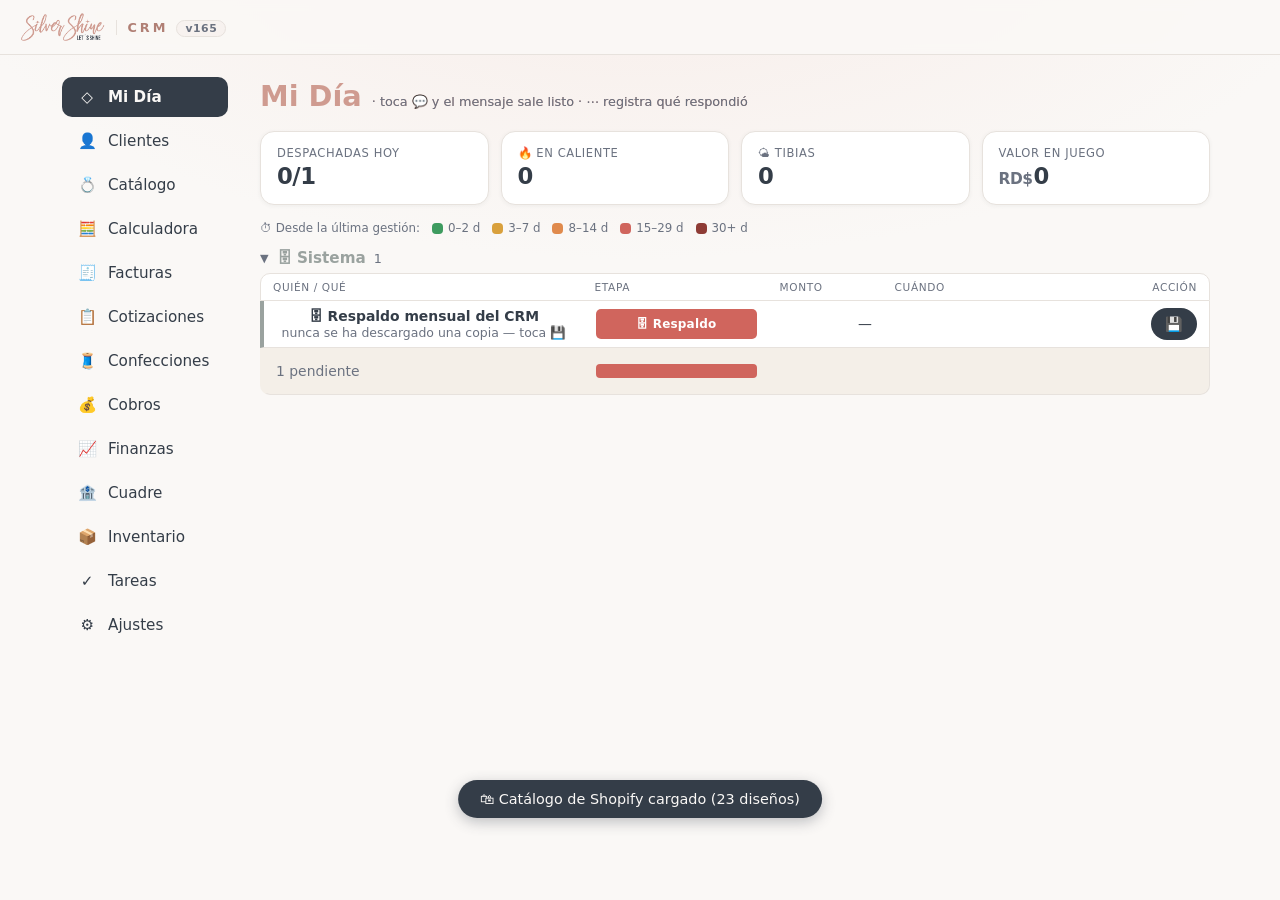
==== CRM-SilverShine/index.html @ 5383d043 "🔒 Lo interno del taller fuera de la factura del cliente (?v=165): Jose vio que el ajuste/garantia sa" ====
﻿<!DOCTYPE html>
<html lang="es">
<head>
<meta charset="UTF-8">
<meta name="viewport" content="width=device-width, initial-scale=1.0, viewport-fit=cover">
<title>CRM SilverShine</title>
<meta name="theme-color" content="#FAF8F6">
<meta name="apple-mobile-web-app-capable" content="yes">
<meta name="apple-mobile-web-app-title" content="CRM SilverShine">
<link rel="manifest" href="manifest.json">
<link rel="icon" type="image/png" href="icon-192.png">
<link rel="apple-touch-icon" href="icon-192.png">
<link rel="stylesheet" href="css/app.css?v=165">
</head>
<body>

<header class="topbar">
  <img src="logo.png" alt="SilverShine" class="topbar-logo">
  <span class="topbar-title">CRM</span>
</header>

<div class="layout">

  <nav class="sidenav" id="mainNav">
    <button class="nav-btn active" data-view="panel"><span class="nav-ico">◇</span><span>Mi Día</span></button>
    <button class="nav-btn" data-view="clientes"><span class="nav-ico">👤</span><span>Clientes</span></button>
    <button class="nav-btn" data-view="catalogo"><span class="nav-ico">💍</span><span>Catálogo</span></button>
    <button class="nav-btn" data-view="calculadora"><span class="nav-ico">🧮</span><span>Calculadora</span></button>
    <button class="nav-btn" data-view="facturas"><span class="nav-ico">🧾</span><span>Facturas</span></button>
    <button class="nav-btn" data-view="cotizaciones"><span class="nav-ico">📋</span><span>Cotizaciones</span></button>
    <button class="nav-btn" data-view="confecciones"><span class="nav-ico">🧵</span><span>Confecciones</span></button>
    <button class="nav-btn" data-view="cobros"><span class="nav-ico">💰</span><span>Cobros</span></button>
    <button class="nav-btn" data-view="finanzas"><span class="nav-ico">📈</span><span>Finanzas</span></button>
    <button class="nav-btn" data-view="cuadre"><span class="nav-ico">🏦</span><span>Cuadre</span></button>
    <button class="nav-btn" data-view="inventario"><span class="nav-ico">📦</span><span>Inventario</span></button>
    <button class="nav-btn" data-view="tareas"><span class="nav-ico">✓</span><span>Tareas</span></button>
    <button class="nav-btn" data-view="ajustes"><span class="nav-ico">⚙</span><span>Ajustes</span></button>
  </nav>

  <main class="content" id="content">

    <!-- ══════════ MI DÍA ══════════ -->
    <section class="view active" data-view="panel">
      <h1 class="view-title">Mi Día <span class="muted" style="font-size:.8rem;font-weight:400">· toca 💬 y el mensaje sale listo · ⋯ registra qué respondió</span></h1>
      <div class="stat-grid" id="diaStats"></div>
      <div id="leadsDia"></div>
      <div id="colaDia"></div>
    </section>

    <!-- ══════════ CLIENTES ══════════ -->
    <section class="view" data-view="clientes">
      <div class="view-head">
        <h1 class="view-title">Clientes</h1>
        <button class="btn-gold btn-sm" id="btnNuevoCliente">+ Nuevo cliente</button>
      </div>
      <div id="leadsClientes"></div>
      <input type="search" id="buscarCliente" class="search" placeholder="Buscar por nombre o teléfono…">
      <div id="listaClientes" class="list"></div>
    </section>

    <!-- ══════════ CATÁLOGO ══════════ -->
    <section class="view" data-view="catalogo">
      <div class="view-head">
        <h1 class="view-title">Catálogo</h1>
        <button class="btn-gold btn-sm" id="btnNuevoProducto">+ Nuevo producto</button>
      </div>
      <div class="filter-row">
        <input type="search" id="buscarProducto" class="search" placeholder="Buscar producto…">
        <select id="filtroCategoria"><option value="">Todas las categorías</option></select>
      </div>
      <div id="listaProductos" class="prod-grid"></div>
    </section>

    <!-- ══════════ CALCULADORA ══════════ -->
    <section class="view" data-view="calculadora">
      <h1 class="view-title">Calculadora de piezas</h1>

      <div class="card">
        <h2>🪙 Precios del metal</h2>
        <div class="row">
          <div><label>Oro (USD por onza troy)</label><input type="number" id="spot" step="0.01" min="0"></div>
          <div><label>Plata (USD por onza troy)</label><input type="number" id="spotPlata" step="0.01" min="0"></div>
          <div style="flex:0 0 auto;display:flex;align-items:flex-end">
            <button class="btn-gold btn-sm" id="btnFetch">Actualizar en línea</button>
          </div>
        </div>
        <div id="spotStatus" class="estado-linea info">Cargando precios…</div>
        <div class="kilates" id="kilates"></div>
        <div class="row" style="margin-top:16px"><div>
          <label>Ajuste al precio del metal (% merma / manufactura)</label>
          <input type="number" id="ajusteOro" step="0.5" value="0">
        </div></div>
        <div style="border-top:1px dashed var(--border);margin:16px 0 14px"></div>
        <h2>💱 Moneda y tasa de cambio</h2>
        <div class="row">
          <div><label>Moneda de la calculadora</label>
            <select id="monedaVista">
              <option value="PESOS">Pesos</option>
              <option value="USD">Dólares (USD)</option>
            </select></div>
          <div><label>Tipo de peso</label>
            <select id="moneda">
              <option value="DOP">Peso dominicano (DOP)</option>
              <option value="MXN">Peso mexicano (MXN)</option>
              <option value="COP">Peso colombiano (COP)</option>
              <option value="ARS">Peso argentino (ARS)</option>
              <option value="CLP">Peso chileno (CLP)</option>
              <option value="UYU">Peso uruguayo (UYU)</option>
              <option value="PEN">Sol peruano (PEN)</option>
            </select></div>
        </div>
        <div class="row">
          <div><label>Tasa (pesos por 1 USD)</label><input type="number" id="tasa" step="0.01" min="0"></div>
          <div style="flex:0 0 auto;display:flex;align-items:flex-end">
            <button class="btn-gold btn-sm" id="btnFetchTasa">Actualizar en línea</button>
          </div>
        </div>
        <div id="tasaStatus" class="estado-linea info">Cargando tasa…</div>
      </div>

      <div class="card">
        <h2>💍 Datos de la pieza</h2>
        <div class="row"><div>
          <label>Peso (gramos)</label>
          <input type="number" id="peso" step="0.01" min="0" placeholder="Ej: 5.2">
        </div></div>
        <div class="row">
          <div><label>Mano de obra (<span class="lblMon">DOP</span>)</label><input type="number" id="manoObra" step="1" value="0" min="0"></div>
          <div><label>Margen de ganancia (%)</label><input type="number" id="margen" step="1" value="0" min="0"></div>
          <div><label>Descuento (<span class="lblMon">DOP</span>)</label><input type="number" id="descuento" step="1" value="0" min="0"></div>
        </div>
        <p class="muted">El margen se aplica sobre el costo total (metal + piedras + mano de obra).</p>
      </div>

      <div class="card">
        <h2>💎 Precios estándar de piedras (por quilate)</h2>
        <table class="tabla-calc" id="tblPrecios">
          <thead><tr><th>Piedra</th><th style="width:180px">Precio/quilate (<span class="lblMon">DOP</span>)</th><th style="width:50px"></th></tr></thead>
          <tbody></tbody>
        </table>
        <div style="margin-top:12px;display:flex;gap:10px;flex-wrap:wrap">
          <button class="btn-ghost btn-sm" id="btnAddTipo">➕ Agregar otra piedra</button>
          <button class="btn-ghost btn-sm" id="btnResetPiedras">↩ Restaurar por defecto</button>
        </div>
      </div>

      <div class="card">
        <h2>✨ Piedras de esta pieza</h2>
        <table class="tabla-calc apilable" id="tblPiedras">
          <thead><tr><th>Tipo</th><th style="width:140px">Quilates (c/u)</th><th style="width:110px">Cantidad</th><th class="num">Subtotal</th><th style="width:50px"></th></tr></thead>
          <tbody></tbody>
        </table>
        <div style="margin-top:12px">
          <button class="btn-ghost btn-sm" id="btnAddPiedra">➕ Agregar piedra</button>
        </div>
      </div>

      <div class="card resultado-calc">
        <h2>🧾 Precio de la pieza</h2>
        <div class="lines">
          <div class="line"><span><span id="rMetalNombre">Oro</span> (<span id="rKt">14k</span> × <span id="rPeso">0</span> g × <span id="rGramo">0</span>/g)</span><span class="num" id="rOro">0.00</span></div>
          <div class="line"><span>Piedras</span><span class="num" id="rPiedras">0.00</span></div>
          <div class="line"><span>Mano de obra</span><span class="num" id="rMano">0.00</span></div>
          <div class="line"><span>Costo total</span><span class="num" id="rCosto">0.00</span></div>
          <div class="line"><span>Ganancia (<span id="rMargenPct">0</span>%)</span><span class="num" id="rGanancia">0.00</span></div>
          <div class="line" id="lineaDescuento" style="display:none"><span>Descuento</span><span class="num rojo" id="rDescuento">0.00</span></div>
        </div>
        <div class="total-calc"><span>PRECIO DE VENTA</span><span class="amount" id="rTotal">0.00</span></div>
        <div class="total-calc eq"><span>EQUIVALENTE (<span id="rEqLabel">USD</span>)</span><span class="amount" id="rTotalEq">0.00</span></div>
        <div class="ganancia-box"><span>💰 TU GANANCIA (<span id="gPct">0</span>%)</span><span class="g-amount" id="gGanancia">0.00</span></div>
        <div class="row" style="margin-top:16px">
          <button class="btn-gold btn-block" id="btnPasarFactura">🧾 Pasar a factura</button>
          <button class="btn-gold btn-block" id="btnPasarCot">📋 Pasar a cotización</button>
        </div>
      </div>

      <div class="card">
        <h2>🎯 Qué tan certera está</h2>
        <div id="calcPrecision"></div>
      </div>
    </section>

    <!-- ══════════ MÓDULOS FUTUROS ══════════ -->
    <section class="view" data-view="facturas">
      <div class="view-head">
        <h1 class="view-title">Facturas</h1>
        <button class="btn-gold btn-sm" id="btnNuevaFactura">+ Nueva factura</button>
      </div>
      <div class="stat-grid" id="factResumen"></div>
      <div class="filter-row">
        <input type="search" id="buscarFactura" class="search" placeholder="Buscar por número o cliente…">
        <select id="filtroEstadoFact">
          <option value="">Todas</option>
          <option value="pendiente">Pendientes</option>
          <option value="pagada">Pagadas</option>
          <option value="anulada">Anuladas</option>
        </select>
      </div>
      <div id="listaFacturas" class="list"></div>
    </section>
    <section class="view" data-view="cotizaciones">
      <div class="view-head">
        <h1 class="view-title">Cotizaciones</h1>
        <button class="btn-gold btn-sm" id="btnNuevaCot">+ Nueva cotización</button>
      </div>
      <div class="stat-grid" id="cotResumen"></div>
      <div id="cotConversion"></div>
      <div class="filter-row">
        <input type="search" id="buscarCot" class="search" placeholder="Buscar por número o cliente…">
        <select id="filtroEstadoCot">
          <option value="">Activas</option>
          <option value="enviada">Enviadas</option>
          <option value="aceptada">Aceptadas</option>
          <option value="rechazada">Rechazadas</option>
          <option value="vencida">Vencidas</option>
        </select>
      </div>
      <div id="listaCotizaciones" class="list"></div>
    </section>

    <!-- ══════════ CONFECCIONES — 🔨 TALLER RD (Rubén) ══════════ -->
    <section class="view" data-view="confecciones">
      <div class="view-head">
        <h1 class="view-title">Confecciones</h1>
        <a class="btn-ghost btn-sm" href="../taller/" target="_blank" rel="noopener" style="text-decoration:none;display:inline-block">🇨🇳 Tonglin ↗</a>
        <button class="btn-gold btn-sm" id="btnTallerRDNueva">＋ Nueva orden a Rubén</button>
      </div>
      <div id="tallerRDvista"><div class="empty"><span>🔨</span>Cargando el taller…</div></div>
    </section>

    <section class="view" data-view="cobros">
      <h1 class="view-title">Cobros</h1>
      <div class="chips" id="cobrosTabs"></div>
      <div class="stat-grid" id="cobrosResumen"></div>
      <h3 class="sub-h" style="margin-top:4px" id="cobrosAgingTitulo">Antigüedad de la deuda</h3>
      <div class="stat-grid" id="cobrosAging"></div>
      <div id="listaCobros" class="list"></div>
    </section>

    <!-- ══════════ FINANZAS ══════════ -->
    <section class="view" data-view="finanzas">
      <h1 class="view-title">Finanzas</h1>
      <div id="finSemana"></div>
      <div class="filter-row">
        <select id="finPeriodo">
          <option value="mes">Este mes</option>
          <option value="mesPasado">Mes pasado</option>
          <option value="trimestre">Este trimestre</option>
          <option value="semestre">Este semestre</option>
          <option value="ano">Este año</option>
          <option value="anoPasado">Año pasado</option>
          <option value="todo">Todo el histórico</option>
          <option value="custom">Rango personalizado…</option>
        </select>
        <button class="btn-ghost btn-sm" id="btnEstimarCostos" title="Pone costo estimado a las facturas de plata (RD$15,000 o menos) que no tengan costo">🪄 Estimar costos de plata</button>
        <button class="btn-ghost btn-sm" id="btnCuadreQB" title="Compara las facturas de este dispositivo contra el export de QuickBooks (corte 27 jul 2026) y muestra qué falta, qué está anulada y qué es nuevo">🔍 Cuadre QuickBooks</button>
      </div>
      <div class="row" id="finCustom" hidden>
        <div><label>Desde</label><input type="date" id="finDesde"></div>
        <div><label>Hasta</label><input type="date" id="finHasta"></div>
      </div>
      <div class="stat-grid" id="finStats"></div>
      <p class="muted" id="finNota" style="margin-bottom:14px"></p>
      <div class="card" id="finMeter" hidden></div>
      <div class="fin-charts" id="finCharts"></div>
      <div class="card">
        <h2>Facturas del período</h2>
        <div id="finLista" class="list"></div>
      </div>
      <div class="card" id="finReportes">
        <h2>📤 Reportes para el contador <span class="muted" style="text-transform:none;letter-spacing:0;font-size:.8rem">· del período elegido arriba</span></h2>
        <div class="row" style="align-items:center;margin-bottom:8px">
          <span style="flex:1">🧾 Ventas (facturas con NCF e ITBIS)</span>
          <button class="btn-ghost btn-sm" data-rep="ventas-imp">🖨 Imprimir</button>
          <button class="btn-ghost btn-sm" data-rep="ventas-pdf">📄 PDF</button>
          <button class="btn-ghost btn-sm" data-rep="ventas-csv">📥 Excel</button>
        </div>
        <div class="row" style="align-items:center;margin-bottom:8px">
          <span style="flex:1">💵 Cobros (pagos recibidos)</span>
          <button class="btn-ghost btn-sm" data-rep="cobros-imp">🖨 Imprimir</button>
          <button class="btn-ghost btn-sm" data-rep="cobros-pdf">📄 PDF</button>
          <button class="btn-ghost btn-sm" data-rep="cobros-csv">📥 Excel</button>
        </div>
        <div class="row" style="align-items:center">
          <span style="flex:1">💸 Gastos (con ganancia bruta y neta)</span>
          <button class="btn-ghost btn-sm" data-rep="gastos-imp">🖨 Imprimir</button>
          <button class="btn-ghost btn-sm" data-rep="gastos-pdf">📄 PDF</button>
          <button class="btn-ghost btn-sm" data-rep="gastos-csv">📥 Excel</button>
        </div>
      </div>
    </section>

    <!-- ══════════ CUADRE (caja y bancos) ══════════ -->
    <section class="view" data-view="cuadre">
      <h1 class="view-title">Cuadre de caja y bancos</h1>
      <div class="stat-grid" id="cuadreStats"></div>
      <div id="cuadreGrupos"></div>
      <div class="card">
        <h2>Últimos movimientos</h2>
        <div id="cuadreMovs"></div>
      </div>
      <div id="cuadreReportes"></div>
    </section>

    <!-- ══════════ INVENTARIO ══════════ -->
    <section class="view" data-view="inventario">
      <div class="view-head">
        <h1 class="view-title">Inventario</h1>
        <button class="btn-gold btn-sm" id="btnNuevoInv">➕ Nueva ficha</button>
      </div>
      <div class="chips" id="invTabs" style="margin-bottom:10px"></div>
      <div class="stat-grid" id="invResumen"></div>
      <input type="search" id="buscarInv" class="search" placeholder="🔍 Buscar por nombre o código…">
      <div class="chips" id="invMetales" style="margin:8px 0 12px"></div>
      <div id="invCont" class="list"></div>
    </section>

    <section class="view" data-view="tareas">
      <div class="view-head">
        <h1 class="view-title">Tareas</h1>
        <div style="display:flex;gap:8px">
          <button class="btn-ghost btn-sm" id="btnTareaVoz">🎤 Dictar</button>
          <button class="btn-gold btn-sm" id="btnNuevaTarea">+ Nueva tarea</button>
        </div>
      </div>
      <div id="listaTareas" class="list"></div>
    </section>

    <!-- ══════════ AJUSTES ══════════ -->
    <section class="view" data-view="ajustes">
      <h1 class="view-title">Ajustes</h1>
      <div class="card">
        <h2>🤖 Inteligencia artificial</h2>
        <p class="muted" style="margin-bottom:12px">Habilita <b>📸 Foto a gasto</b> en el Cuadre: le tiras foto a una factura y la IA la convierte en gasto.
          Crea una clave en <b>console.anthropic.com</b> (API keys) y pégala aquí — se guarda <b>solo en este dispositivo</b>, nunca en la nube. Cada foto cuesta centavos.</p>
        <div class="row" style="align-items:flex-end">
          <div><label>Clave de la API de Anthropic</label><input type="password" id="iaKey" placeholder="sk-ant-…" autocomplete="off"></div>
          <div style="flex:0 0 auto"><button type="button" class="btn-gold btn-sm" id="btnIaKey">Guardar</button></div>
        </div>
        <p class="muted" id="iaKeyEstado" style="margin-top:6px"></p>
      </div>
      <div class="card">
        <h2>🏢 Empresa y factura</h2>
        <form id="formEmpresa">
          <div class="row">
            <div><label>Nombre comercial</label><input name="nombre"></div>
            <div><label>Razón social (va en la factura)</label><input name="razon"></div>
          </div>
          <div class="row">
            <div><label>RNC</label><input name="rnc"></div>
            <div><label>Quien saluda en los mensajes</label><input name="vendedor" placeholder="Ej: José"></div>
          </div>
          <div class="row"><div>
            <label>🎁 Incentivo del 3er toque de seguimiento (opcional — se ofrece si el cliente aparta antes del vencimiento)</label>
            <input name="incentivo" placeholder="Ej: 5% de descuento · el grabado gratis · envío incluido">
          </div></div>
          <div class="row"><div>
            <label>Dirección</label><input name="direccion" placeholder="Calle, sector, ciudad">
          </div></div>
          <div class="row">
            <div><label>Teléfono</label><input name="telefono"></div>
            <div><label>Correo</label><input name="correo"></div>
          </div>
          <div class="row"><div>
            <label>Página web</label><input name="web">
          </div></div>
          <div class="row"><div>
            <label>Garantía y política de cambios (se imprime en la factura)</label>
            <textarea name="garantia" style="min-height:120px"></textarea>
          </div></div>
          <div class="row"><div>
            <label>Pie de página de la factura</label>
            <input name="pie">
          </div></div>
          <div class="row"><div>
            <label>Cuentas bancarias (NO se imprimen — van en los mensajes de WhatsApp y correo)</label>
            <textarea name="cuentas" style="min-height:150px"></textarea>
          </div></div>
          <button type="submit" class="btn-gold">💾 Guardar</button>
        </form>
      </div>
      <div class="card">
        <h2>☁️ Nube (Supabase)</h2>
        <div id="nubeEstado" class="muted" style="margin-bottom:12px"></div>
        <form id="formNube" autocomplete="off">
          <div class="row">
            <div><label>URL del proyecto</label><input name="url" placeholder="https://xxxx.supabase.co"></div>
            <div><label>Clave anon / public</label><input name="anonKey" placeholder="eyJhbGciOi…"></div>
          </div>
          <div class="row">
            <div><label>Correo</label><input name="email" type="email" autocomplete="off"></div>
            <div><label>Clave de usuario</label><input name="password" type="password" autocomplete="new-password"></div>
          </div>
          <div class="row">
            <button type="submit" class="btn-gold">🔗 Conectar</button>
            <button type="button" class="btn-danger" id="btnDesconectar" hidden>Desconectar</button>
          </div>
        </form>
        <div id="zonaReparar" hidden style="margin-top:12px;border-top:1px dashed var(--border);padding-top:12px">
          <button type="button" class="btn-gold" id="btnDescargarNube">⬇ Descargar todo de la nube</button>
          <p class="muted" style="margin:8px 0 14px">Trae a este dispositivo todo lo que hay en la nube (reemplaza lo local).</p>
          <button type="button" class="btn-gold" id="btnEnlaceMovil">📲 Enlace para conectar el celular</button>
          <p class="muted" style="margin:8px 0 14px">Genera un enlace con la conexión ya puesta: ábrelo en el celular, escribe tu clave y listo.</p>
          <button type="button" class="btn-ghost" id="btnRepararNube">🛠 Reparar nube (subir los datos de ESTE dispositivo)</button>
          <p class="muted" style="margin-top:8px">Borra todo lo que hay en la nube y sube lo que ves en esta app. Úsalo cuando la nube tenga datos incorrectos.</p>
        </div>
        <p class="muted" style="margin-top:10px">Guía completa en <b>SETUP-SUPABASE.md</b> (en la carpeta de la app).</p>
      </div>
      <div id="usuariosCRM"></div>
      <div id="auditoriaCRM"></div>
      <div class="card">
        <h2>📣 Meta · anuncios de WhatsApp</h2>
        <p class="muted" style="margin-bottom:12px">Los leads que capta el agente de WhatsApp llegan a la nube y se muestran en Mi Día y Clientes. Al <b>calificar</b> un lead se reporta a Meta como <b>Lead</b>; al <b>pagarse</b> una factura nacida de un lead se reporta como <b>Purchase</b> con su monto — así los anuncios optimizan por compradores, no por curiosos. Todo corre en Supabase, sin depender de que la app esté abierta; <b>ningún token de Meta vive en este dispositivo</b>.</p>
        <div id="metaEstado" class="muted" style="margin-bottom:12px"></div>
        <div class="row">
          <button type="button" class="btn-gold btn-sm" id="btnMetaPing">🔌 Probar conexión con Meta</button>
          <button type="button" class="btn-ghost btn-sm" id="btnMetaEventos">📜 Últimos eventos enviados</button>
        </div>
        <div id="metaEventos" style="margin-top:12px"></div>
        <p class="muted" style="margin-top:10px">Guía de instalación en <b>SETUP-META-CAPI.md</b> (carpeta de la app).</p>
      </div>
      <div class="card">
        <h2>Datos</h2>
        <p class="muted" style="margin-bottom:12px">Por ahora los datos se guardan en este dispositivo. En la fase de nube se sincronizarán entre PC y celular.</p>
        <div class="row">
          <button class="btn-gold" id="btnExportar">⬇ Exportar respaldo</button>
          <button class="btn-ghost" id="btnImportar">⬆ Importar respaldo</button>
          <button class="btn-ghost" id="btnDupNums">🔢 Números duplicados</button>
          <input type="file" id="fileImportar" accept=".json" hidden>
        </div>
      </div>
      <div class="card">
        <h2>🛍 Catálogo de Shopify</h2>
        <p class="muted" style="margin-bottom:12px">Recarga el catálogo con los productos y precios publicados en silvershine.com.do (agrupados por diseño, con sus opciones). Reemplaza el catálogo actual.</p>
        <button class="btn-gold" id="btnCargarCatalogo">🔄 Recargar catálogo</button>
      </div>
      <div class="card">
        <h2>QuickBooks</h2>
        <p class="muted" style="margin-bottom:12px">Carga el histórico exportado de QuickBooks: clientes, facturas, pagos y cotizaciones. Reemplaza los datos actuales de este dispositivo.</p>
        <button class="btn-gold" id="btnCargarQB">📥 Cargar datos de QuickBooks</button>
      </div>
      <div class="card">
        <h2>Acerca de</h2>
        <p class="muted">CRM SilverShine · Fase 1<br>silvershine.com.do</p>
      </div>
    </section>

  </main>
</div>

<!-- Modal genérico -->
<div class="modal-bg" id="modalBg" hidden>
  <div class="modal" id="modal" role="dialog" aria-modal="true">
    <div class="modal-head">
      <h2 id="modalTitle"></h2>
      <button class="btn-x" id="modalClose">✕</button>
    </div>
    <div class="modal-body" id="modalBody"></div>
  </div>
</div>

<div id="toast" class="toast" hidden></div>

<!-- Área de impresión de facturas -->
<div id="printArea"></div>

<script src="js/jspdf.min.js"></script>
<script src="js/pdf.js?v=165"></script>
<script src="js/reportes.js?v=165"></script>
<script src="js/db.js?v=165"></script>
<script src="js/sync.js?v=165"></script>
<script src="js/ui.js?v=165"></script>
<script src="js/clientes.js?v=165"></script>
<script src="js/catalogo.js?v=165"></script>
<script src="js/calculadora.js?v=165"></script>
<script src="js/facturas.js?v=165"></script>
<script src="js/cotizaciones.js?v=165"></script>
<script src="js/confecciones.js?v=165"></script>
<script src="js/taller-rd.js?v=165"></script>
<script src="js/usuarios.js?v=165"></script>
<script src="js/cobros.js?v=165"></script>
<script src="js/finanzas.js?v=165"></script>
<script src="js/caja.js?v=165"></script>
<script src="js/inventario.js?v=165"></script>
<script src="js/tareas.js?v=165"></script>
<script src="js/leads.js?v=165"></script>
<script src="js/app.js?v=165"></script>
</body>
</html>
---- CRM-SilverShine/css/app.css ----
:root{
  /* Paleta SilverShine (silvershine.com.do) — misma de la calculadora */
  --bg:#FAF8F6;          /* ss-canvas */
  --panel:#FFFFFF;       /* ss-white */
  --panel2:#F7F2EF;
  --border:#E7E2DD;      /* ss-line */
  --gold:#CF9B90;        /* ss-rose (acento) */
  --gold-bright:#B07F74; /* ss-rose-700 */
  --rose-soft:#F7ECE8;   /* ss-rose-100 */
  --slate:#343D48;       /* ss-slate */
  --text:#343D48;
  --muted:#6B7280;       /* ss-text-2 */
  --green:#2e7d32;
  --red:#bb171b;
  --radius:14px;
  --nav-h:62px;
}
*{box-sizing:border-box;margin:0;padding:0}
html{-webkit-text-size-adjust:100%}
body{
  font-family:"Segoe UI",system-ui,sans-serif;
  background:radial-gradient(1200px 600px at 50% -100px,var(--rose-soft) 0%,var(--bg) 60%);
  color:var(--text);
  min-height:100vh;
}

/* ── Barra superior ── */
.topbar{
  display:flex;align-items:center;gap:10px;
  padding:10px 18px;
  background:rgba(250,248,246,.92);backdrop-filter:blur(6px);
  border-bottom:1px solid var(--border);
  position:sticky;top:0;z-index:40;
}
.topbar-logo{height:34px;width:auto}
.topbar-title{
  font-weight:600;letter-spacing:3px;font-size:.8rem;
  color:var(--gold-bright);text-transform:uppercase;
  border-left:1px solid var(--border);padding-left:10px;
}
.topbar-ver{
  margin-left:8px;font-size:.68rem;letter-spacing:.5px;
  color:var(--muted);text-transform:lowercase;font-weight:600;
  background:var(--panel2);border:1px solid var(--border);
  border-radius:100px;padding:1px 8px;vertical-align:middle;
}

/* ── Layout ── */
.layout{display:flex;max-width:1180px;margin:0 auto;min-height:calc(100vh - 55px)}
.sidenav{
  width:190px;flex:0 0 auto;
  padding:22px 12px;
  display:flex;flex-direction:column;gap:4px;
}
.nav-btn{
  display:flex;align-items:center;gap:10px;
  font:inherit;font-size:.95rem;color:var(--text);
  background:transparent;border:none;border-radius:10px;
  padding:11px 14px;cursor:pointer;text-align:left;
  transition:background .15s;
}
.nav-btn:hover{background:var(--rose-soft)}
.nav-btn.active{background:var(--slate);color:#FAF8F6;font-weight:600}
.nav-ico{width:22px;text-align:center;flex:0 0 auto}
.content{flex:1;min-width:0;padding:24px 20px 90px}

/* ── Vistas ── */
.view{display:none}
.view.active{display:block;animation:fade .18s ease}
@keyframes fade{from{opacity:0;transform:translateY(4px)}to{opacity:1;transform:none}}
.view-title{
  font-size:clamp(1.35rem,3vw,1.8rem);margin-bottom:18px;
  background:linear-gradient(120deg,var(--gold) 20%,var(--gold-bright) 60%);
  -webkit-background-clip:text;background-clip:text;color:transparent;
}
/* En el móvil los botones bajan a su propia línea en vez de partirse
   en varias líneas y estripar el título (Confecciones tiene 3) */
.view-head{display:flex;align-items:center;justify-content:space-between;gap:8px 12px;margin-bottom:18px;flex-wrap:wrap}
.view-head .view-title{margin-bottom:0;flex:1 1 auto}
.view-head .btn-sm{white-space:nowrap}

/* ── Tarjetas ── */
.card{
  background:var(--panel);
  border:1px solid var(--border);
  border-radius:var(--radius);
  padding:20px;
  box-shadow:0 1px 4px rgba(52,61,72,.06);
  margin-bottom:16px;
}
.card h2{
  font-size:1rem;color:var(--gold-bright);
  margin-bottom:10px;
  text-transform:uppercase;letter-spacing:1px;font-weight:600;
}
.card.pronto{text-align:center;padding:44px 20px}
.card.pronto span{font-size:2.2rem;display:block;margin-bottom:10px}
.muted{color:var(--muted);font-size:.92rem;line-height:1.5}

/* ── Panel: estadísticas ──
   La etiqueta va arriba y el número abajo; el número NUNCA se parte:
   statTile() le pone n-md / n-sm según el largo para que quepa entero. */
.stat-grid{display:grid;grid-template-columns:repeat(auto-fit,minmax(160px,1fr));gap:12px;margin-bottom:16px}
.stat{
  background:var(--panel);border:1px solid var(--border);border-radius:var(--radius);
  padding:14px 16px;box-shadow:0 1px 4px rgba(52,61,72,.06);
  display:flex;flex-direction:column-reverse;justify-content:flex-end;gap:3px;
}
.stat .n{
  font-size:1.42rem;font-weight:700;color:var(--slate);
  white-space:nowrap;line-height:1.2;letter-spacing:-.02em;
}
.stat .n.n-md{font-size:1.2rem}
.stat .n.n-sm{font-size:1.02rem}
.stat .n .cur{font-size:.68em;font-weight:600;color:var(--muted);margin-right:1px}
.stat .n.verde{color:var(--green)}
.stat .n.rojo{color:var(--red)}
.stat .l{font-size:.72rem;color:var(--muted);text-transform:uppercase;letter-spacing:.6px}
.stat-hero{grid-column:span 2;border-color:var(--gold);background:linear-gradient(160deg,#FFFFFF,var(--rose-soft))}
.stat-hero .n{font-size:1.8rem}
.stat-hero .n.n-md{font-size:1.55rem}
.stat-hero .n.n-sm{font-size:1.3rem}

/* ── Formularios ── */
label{display:block;font-size:.85rem;color:var(--muted);margin-bottom:5px}
input,select,textarea,button{
  font:inherit;color:var(--text);
  background:var(--panel2);
  border:1px solid var(--border);
  border-radius:9px;padding:10px 12px;width:100%;
}
textarea{resize:vertical;min-height:70px}
input:focus,select:focus,textarea:focus{outline:none;border-color:var(--gold)}
input[type=number]{appearance:textfield}
.row{display:flex;gap:12px;margin-bottom:12px}
.row[hidden]{display:none}
.row>div{flex:1}
.search{margin-bottom:14px;background:var(--panel)}
.filter-row{display:flex;gap:10px;margin-bottom:14px}
.filter-row .search{margin-bottom:0;flex:1}
.filter-row select{width:auto;background:var(--panel)}

button{cursor:pointer;transition:filter .15s;width:auto}
button:hover{filter:brightness(1.12)}
.btn-gold{
  background:var(--slate);
  color:#FAF8F6;font-weight:600;border:none;border-radius:100px;
  padding:10px 20px;
}
.btn-ghost{background:transparent;border:1px dashed var(--gold);color:var(--gold-bright);border-radius:100px;padding:10px 20px}
.btn-sm{padding:8px 14px;font-size:.88rem}
.btn-x{width:auto;padding:6px 11px;background:transparent;border:none;color:var(--muted);font-size:1.1rem}
.btn-danger{background:transparent;border:1px solid var(--red);color:var(--red);border-radius:100px;padding:9px 18px}
.btn-block{width:100%}

/* ── Lista de clientes ── */
.list{display:flex;flex-direction:column;gap:10px}
.item{
  background:var(--panel);border:1px solid var(--border);border-radius:12px;
  padding:14px 16px;cursor:pointer;transition:border-color .15s, box-shadow .15s;
  display:flex;align-items:center;gap:14px;
}
.item:hover{border-color:var(--gold);box-shadow:0 2px 8px rgba(207,155,144,.15)}
.avatar{
  flex:0 0 auto;width:42px;height:42px;border-radius:50%;
  background:var(--rose-soft);color:var(--gold-bright);
  display:flex;align-items:center;justify-content:center;
  font-weight:700;font-size:1.05rem;
}
.item-info{flex:1;min-width:0}
.item-name{font-weight:600}
.item-sub{font-size:.85rem;color:var(--muted);white-space:nowrap;overflow:hidden;text-overflow:ellipsis}
.item-arrow{color:var(--border);font-size:1.2rem}

/* ── Catálogo ── */
.prod-grid{display:grid;grid-template-columns:repeat(auto-fill,minmax(160px,1fr));gap:14px}
.prod{
  background:var(--panel);border:1px solid var(--border);border-radius:12px;
  overflow:hidden;cursor:pointer;transition:border-color .15s, box-shadow .15s;
}
.prod:hover{border-color:var(--gold);box-shadow:0 2px 8px rgba(207,155,144,.15)}
.prod-foto{
  width:100%;aspect-ratio:1;object-fit:cover;display:block;
  background:var(--rose-soft);
}
.prod-foto.placeholder{
  display:flex;align-items:center;justify-content:center;
  font-size:2rem;color:var(--gold);
}
.prod-body{padding:10px 12px}
.prod-name{font-weight:600;font-size:.92rem;line-height:1.3}
.prod-cat{font-size:.75rem;color:var(--muted);text-transform:uppercase;letter-spacing:.5px;margin-top:2px}
.prod-precio{color:var(--gold-bright);font-weight:700;margin-top:6px}

/* ── Estado vacío ── */
.empty{
  text-align:center;padding:44px 16px;color:var(--muted);
  border:1px dashed var(--border);border-radius:var(--radius);
}
.empty span{font-size:2rem;display:block;margin-bottom:8px}

/* ── Modal ── */
.modal-bg{
  position:fixed;inset:0;background:rgba(52,61,72,.45);
  display:flex;align-items:center;justify-content:center;
  z-index:100;padding:16px;
}
/* Crítico: cuando está oculto, que NO tape la pantalla */
.modal-bg[hidden]{display:none}
.toast[hidden]{display:none}
.modal{
  background:var(--panel);border-radius:var(--radius);
  width:100%;max-width:480px;max-height:90vh;
  display:flex;flex-direction:column;
  animation:pop .18s ease;
}
@keyframes pop{from{opacity:0;transform:scale(.97)}to{opacity:1;transform:none}}
.modal-head{
  display:flex;align-items:center;justify-content:space-between;
  padding:16px 20px;border-bottom:1px solid var(--border);
}
.modal-head h2{font-size:1.05rem;color:var(--gold-bright)}
.modal-body{padding:20px;overflow-y:auto}

/* ── Foto en formulario ── */
.foto-drop{
  border:1px dashed var(--gold);border-radius:12px;
  padding:10px;text-align:center;cursor:pointer;
  color:var(--gold-bright);font-size:.88rem;
  margin-bottom:12px;background:var(--rose-soft);
}
.foto-drop img{max-width:100%;max-height:160px;border-radius:8px;display:block;margin:0 auto 6px}

/* ── Facturas ── */
.badge{
  display:inline-block;font-size:.68rem;font-weight:600;
  padding:2px 9px;border-radius:100px;text-transform:uppercase;letter-spacing:.5px;
  vertical-align:middle;margin-left:6px;
}
.b-pend{background:#FDF3E3;color:#9a6a00;border:1px solid #eBd5a8}
.b-pag{background:#E8F3E9;color:var(--green);border:1px solid #bfdec2}
.b-anu{background:#F3F3F3;color:var(--muted);border:1px solid var(--border)}
.b-roja{background:#FBEAEA;color:var(--red);border:1px solid #eec5c5}

/* ── Finanzas: medidor cobrado vs pendiente ── */
.fin-meter-cab{display:flex;justify-content:space-between;align-items:baseline;gap:10px;flex-wrap:wrap;font-size:.9rem;margin-bottom:8px}
.fin-meter-track{height:12px;border-radius:6px;background:#E8F3E9;overflow:hidden}
.fin-meter-track>div{height:100%;background:var(--green);border-radius:6px;min-width:2px;transition:width .3s ease}

/* ── Finanzas: gráficos ── */
.fin-charts{display:grid;grid-template-columns:3fr 2fr;gap:16px;margin-bottom:16px}
.fin-charts .card{margin-bottom:0;min-width:0;overflow:hidden}
.fin-charts .empty{border:none;padding:30px 10px}
/* Gráfico de columnas (HTML puro, sin librerías).
   En pantallas angostas el gráfico se desplaza DENTRO de su tarjeta
   (nunca desborda el marco): min-width por barra + scroll horizontal. */
.ch-scroll{overflow-x:auto;-webkit-overflow-scrolling:touch;margin-top:10px;padding-top:4px}
.ch-plot{position:relative;height:216px}
.ch-grid{position:absolute;inset:0 0 22px 0}
.ch-gridline{position:absolute;left:0;right:0;border-top:1px solid #EFEAE5}
.ch-gridline span{position:absolute;left:0;top:2px;font-size:.66rem;color:var(--muted)}
.ch-cols{position:absolute;inset:0;display:flex;align-items:stretch;gap:2px}
.ch-col{flex:1;min-width:0;display:flex;flex-direction:column;cursor:default;outline:none;border-radius:6px}
.ch-col:focus-visible{box-shadow:0 0 0 2px var(--gold)}
.ch-stack{flex:1;position:relative}
.ch-bar{
  position:absolute;bottom:0;left:50%;transform:translateX(-50%);
  width:100%;max-width:24px;min-height:2px;
  background:var(--gold-bright);border-radius:4px 4px 0 0;
  transition:filter .15s;
}
.ch-col:hover .ch-bar,.ch-col:focus-visible .ch-bar{filter:brightness(1.15)}
.ch-val{
  position:absolute;left:50%;transform:translateX(-50%);
  font-size:.68rem;color:var(--muted);white-space:nowrap;
}
.ch-x{height:22px;display:flex;align-items:flex-end;justify-content:center;font-size:.68rem;color:var(--muted);white-space:nowrap;overflow:visible}
/* Tooltip del gráfico */
.ch-tip{
  position:absolute;z-index:5;pointer-events:none;
  background:var(--slate);color:#FAF8F6;border-radius:9px;
  padding:8px 12px;font-size:.8rem;line-height:1.5;white-space:nowrap;
  box-shadow:0 4px 14px rgba(52,61,72,.3);
}
.ch-tip[hidden]{display:none}
.ch-tip-t{font-weight:700;margin-bottom:2px}
.ch-tip-fila{display:flex;justify-content:space-between;gap:14px}
.ch-tip-fila span:first-child{opacity:.75}
.ch-tip-fila b{font-weight:600}
.ch-tip .verde{color:#A8DCB0}
.ch-tip .rojo{color:#F2A9A9}
/* Top clientes */
.top-cli{display:flex;flex-direction:column;gap:11px;margin-top:10px}
.top-cli-cab{display:flex;justify-content:space-between;gap:10px;font-size:.86rem;margin-bottom:3px}
.top-cli-cab .nom{overflow:hidden;text-overflow:ellipsis;white-space:nowrap;min-width:0}
.top-cli-cab b{white-space:nowrap}
.top-cli-track{height:10px;background:var(--panel2);border-radius:5px;overflow:hidden}
.top-cli-track>div{height:100%;background:var(--gold-bright);border-radius:5px;min-width:2px}
@media(max-width:900px){.fin-charts{grid-template-columns:1fr}}
.fin-costo{width:110px;padding:4px 8px;font-size:.85rem;display:inline-block;vertical-align:middle;
  border:1px solid var(--border);border-radius:8px;background:var(--panel)}

/* ── Ficha 360 del cliente: pestañas ── */
.chips{display:flex;gap:8px;flex-wrap:wrap;margin:12px 0}
.chip-tab{border:1px solid var(--border);background:var(--panel);border-radius:999px;
  padding:6px 13px;font-size:.83rem;cursor:pointer;color:var(--muted)}
.chip-tab.on{background:var(--rose-soft);border-color:var(--gold);color:var(--gold-bright);font-weight:600}
.chip-tab.mini{padding:3px 10px;font-size:.75rem}

/* ── Mi Día: cola de acciones ── */
.dia-item{cursor:pointer}
.dia-hecho{opacity:.55}
.dia-hecho .item-name{text-decoration:line-through}
.dia-btn{flex:0 0 auto;min-width:44px}
.fin-costo-est{border-style:dashed;border-color:var(--gold);color:var(--gold-bright)}

/* ── Estimador de costos de plata ── */
.est-lista{max-height:46vh;overflow-y:auto;border:1px solid var(--border);border-radius:10px}
.est-row{
  display:flex;align-items:center;gap:10px;
  padding:8px 12px;border-bottom:1px solid var(--border);
  font-size:.85rem;cursor:pointer;
}
.est-row:last-child{border-bottom:none}
.est-row:hover{background:var(--rose-soft)}
.est-row input{width:auto;flex:0 0 auto}
.est-info{flex:1;min-width:0;overflow:hidden;text-overflow:ellipsis;white-space:nowrap}
.est-monto{flex:0 0 auto;white-space:nowrap}
.est-dudosa .est-monto b{color:var(--red)}
.rojo{color:var(--red)}
.verde{color:var(--green)}
.dorado{color:var(--gold-bright)}
.fact-head{margin-bottom:14px;line-height:1.5}
.fact-lineas{width:100%;border-collapse:collapse;font-size:.93rem;margin-bottom:10px}
.fact-lineas td{padding:7px 4px;border-top:1px solid var(--border)}
.fact-lineas .num{text-align:right;white-space:nowrap}
.fact-lineas .fact-total td{font-weight:700;border-top:2px solid var(--gold)}
.sub-h{font-size:.85rem;color:var(--gold-bright);text-transform:uppercase;letter-spacing:1px;margin:14px 0 6px}
.abono-row{
  display:flex;justify-content:space-between;align-items:center;
  padding:7px 2px;border-bottom:1px dashed var(--border);font-size:.9rem;
}
.abono-row span{color:var(--muted)}
.nota-privada{
  background:var(--panel2);border:1px dashed var(--muted);border-radius:9px;
  padding:9px 12px;margin:10px 0;font-size:.85rem;color:var(--muted);
  white-space:pre-wrap;
}
.deuda-banner{
  background:#FDF0EF;border:1px solid var(--red);color:var(--red);
  border-radius:10px;padding:10px 14px;margin-bottom:14px;text-align:center;
}
.linea-row{display:flex;gap:6px;margin-bottom:6px;align-items:center}
.linea-row input:nth-child(1){flex:3}
.linea-row input:nth-child(2){flex:0 0 62px;text-align:center}
.linea-row input:nth-child(3){flex:0 0 105px;text-align:right}
.fact-preview{
  background:var(--rose-soft);border-radius:9px;padding:10px 14px;
  font-size:.9rem;margin:10px 0 12px;text-align:right;
}
.sugerencias{
  position:relative;background:var(--panel);border:1px solid var(--gold);
  border-radius:9px;margin-top:4px;max-height:210px;overflow-y:auto;
  box-shadow:0 4px 12px rgba(52,61,72,.12);
}
.sug{padding:9px 12px;cursor:pointer;font-size:.92rem;border-bottom:1px solid var(--border)}
.sug:last-child{border-bottom:none}
.sug:hover{background:var(--rose-soft)}
.sug-nuevo{color:var(--gold-bright);font-weight:600}
.sug-volver{background:var(--rose-soft);font-size:.85rem}
.var-row input:nth-child(2){flex:0 0 120px;text-align:right}
.sug-form{padding:10px 12px;display:flex;flex-direction:column;gap:8px}
.sug-form input{font-size:.9rem}
.sug-form button{align-self:flex-start}

/* ── Calculadora ── */
.estado-linea{font-size:.8rem;margin-top:8px}
.ok{color:var(--green)} .err{color:var(--red)} .info{color:var(--muted)}
.kilates{display:grid;grid-template-columns:repeat(4,1fr);gap:10px;margin-top:14px}
.kt{
  background:var(--panel2);border:1px solid var(--border);border-radius:10px;
  padding:12px 8px;text-align:center;cursor:pointer;transition:.15s;
}
.kt.active{border-color:var(--gold);background:var(--rose-soft);box-shadow:0 0 0 1px var(--gold)}
.kt .k{font-weight:700;color:var(--gold-bright);font-size:1rem}
.kt .p{font-size:.72rem;color:var(--muted);margin:2px 0}
.kt .g{font-size:.9rem;font-weight:600;margin-top:4px}
.tabla-calc{width:100%;border-collapse:collapse;font-size:.9rem}
.tabla-calc th{color:var(--muted);font-weight:600;text-align:left;padding:6px 8px;font-size:.76rem;text-transform:uppercase;letter-spacing:.5px}
.tabla-calc td{padding:6px 8px;border-top:1px solid var(--border)}
.tabla-calc td input,.tabla-calc td select{padding:7px 9px;font-size:.9rem}
.tabla-calc .num{text-align:right;white-space:nowrap}
.resultado-calc{background:linear-gradient(160deg,#FFFFFF,var(--rose-soft));border:1px solid var(--gold)}
.resultado-calc .lines{margin-bottom:14px}
.resultado-calc .line{display:flex;justify-content:space-between;padding:7px 0;border-bottom:1px dashed var(--border);font-size:.95rem}
.resultado-calc .line span:first-child{color:var(--muted)}
.total-calc{display:flex;justify-content:space-between;align-items:center;padding-top:14px;font-size:1.05rem;font-weight:700}
.total-calc .amount{font-size:1.7rem;color:var(--gold-bright)}
.total-calc.eq{padding-top:6px}
.total-calc.eq span:first-child{font-size:.85rem;color:var(--muted)}
.total-calc.eq .amount{font-size:1.15rem}
.ganancia-box{
  display:flex;justify-content:space-between;align-items:center;
  margin-top:14px;padding:12px 14px;border-radius:10px;
  background:var(--rose-soft);border:1px dashed var(--gold);
  font-weight:600;font-size:.9rem;color:var(--gold-bright);
}
.ganancia-box .g-amount{font-size:1.25rem;font-weight:700}

/* ── Inventario ── */
.inv-cant{
  flex:0 0 auto;min-width:44px;height:44px;border-radius:10px;
  background:var(--rose-soft);color:var(--gold-bright);
  display:flex;align-items:center;justify-content:center;
  font-weight:700;font-size:1.05rem;padding:0 8px;
}
.inv-cant.agotado{background:#FDF0EF;color:var(--red)}

/* ── Tareas ── */
.check{
  flex:0 0 auto;width:30px;height:30px;border-radius:50%;
  border:2px solid var(--gold);background:transparent;
  color:#fff;font-size:1rem;font-weight:700;line-height:1;
  display:flex;align-items:center;justify-content:center;padding:0;
}
.check.on{background:var(--green);border-color:var(--green)}
.check-sm{width:22px;height:22px;font-size:.75rem}
.tarea.hecha .item-name{text-decoration:line-through;color:var(--muted)}
.pasos-lista{
  margin:-6px 0 10px 30px;padding:4px 12px;
  border-left:2px dashed var(--gold);
}
.paso-row{display:flex;align-items:center;gap:8px;padding:4px 0;font-size:.88rem}
.paso-row.hecho .paso-titulo{text-decoration:line-through;color:var(--muted)}
.paso-row.vencido .paso-titulo,.paso-row.vencido .paso-fecha{color:var(--red);font-weight:600}
.paso-titulo{flex:1;min-width:0}
.paso-fecha{color:var(--muted);font-size:.78rem;white-space:nowrap}
.paso-edit input[type="date"]{flex:0 0 150px}

/* ── Toast ── */
.toast{
  position:fixed;bottom:calc(var(--nav-h) + 20px);left:50%;transform:translateX(-50%);
  background:var(--slate);color:#FAF8F6;
  padding:11px 22px;border-radius:100px;font-size:.9rem;
  z-index:200;box-shadow:0 4px 14px rgba(52,61,72,.3);
  animation:fade .2s ease;white-space:nowrap;
}

/* ── Panel WhatsApp de escritorio (copiar en vez de navegar) ── */
#waPanel{
  position:fixed;bottom:18px;left:50%;transform:translateX(-50%);
  z-index:300;background:var(--panel);border:1.5px solid var(--gold);
  border-radius:14px;padding:10px 14px;
  box-shadow:0 10px 34px rgba(52,61,72,.28);
  display:flex;gap:10px;align-items:center;flex-wrap:wrap;
  max-width:min(92vw,600px);animation:fade .2s ease;
}
#waPanel .wa-info{display:flex;flex-direction:column;line-height:1.3;margin-right:2px}
#waPanel .wa-info .muted{font-size:.8rem}
#waPanel .btn-x{flex:0 0 auto}

/* ── Móvil ── */
@media(max-width:720px){
  .layout{flex-direction:column}
  .content{padding:16px 12px calc(var(--nav-h) + 30px)}
  .sidenav{
    position:fixed;bottom:0;left:0;right:0;z-index:50;
    width:100%;flex-direction:row;gap:0;
    padding:4px 2px calc(4px + env(safe-area-inset-bottom));
    background:rgba(255,255,255,.96);backdrop-filter:blur(8px);
    border-top:1px solid var(--border);
    overflow-x:auto;-webkit-overflow-scrolling:touch;
    scrollbar-width:none;
  }
  .sidenav::-webkit-scrollbar{display:none}
  .nav-btn{
    flex:1 0 auto;flex-direction:column;gap:2px;
    font-size:.62rem;padding:6px 9px;border-radius:8px;
    align-items:center;min-width:58px;
  }
  .nav-btn.active{background:var(--rose-soft);color:var(--gold-bright)}
  .nav-ico{font-size:1.15rem;width:auto}
  .row{flex-direction:column;gap:10px}
  .row>div{width:100%}
  .row button{width:100%}
  .filter-row{flex-direction:column}
  .filter-row select{width:100%}
  .prod-grid{grid-template-columns:repeat(2,1fr);gap:10px}
  .modal{max-height:84vh}
  .kilates{grid-template-columns:repeat(2,1fr)}
  /* Líneas de factura/cotización: descripción a lo ancho, debajo cantidad + precio */
  .linea-row{flex-wrap:wrap;background:var(--panel2);border:1px solid var(--border);border-radius:10px;padding:8px;margin-bottom:8px}
  .linea-row input:nth-child(1){flex:1 1 100%}
  .linea-row input:nth-child(2){flex:1 1 30%}
  .linea-row input:nth-child(3){flex:2 1 45%}
  /* Tabla de piedras → tarjetas apiladas en el celular */
  .tabla-calc.apilable thead{display:none}
  .tabla-calc.apilable,.tabla-calc.apilable tbody,.tabla-calc.apilable tr,.tabla-calc.apilable td{display:block;width:100%}
  .tabla-calc.apilable tr{border:1px solid var(--border);border-radius:10px;padding:10px 12px;margin-bottom:10px;background:var(--panel2)}
  .tabla-calc.apilable td{border:none;padding:5px 0;display:flex;align-items:center;justify-content:space-between;gap:10px}
  .tabla-calc.apilable td::before{content:attr(data-label);font-size:.75rem;color:var(--muted);text-transform:uppercase;letter-spacing:.5px}
  .tabla-calc.apilable td input,.tabla-calc.apilable td select{width:55%}
  .stat-grid{grid-template-columns:repeat(2,1fr);gap:10px}
  .stat{padding:11px 12px;min-width:0}
  .stat .n{font-size:1.22rem}
  .stat .n.n-md{font-size:1.05rem}
  .stat .n.n-sm{font-size:.92rem}
  .stat-hero .n{font-size:1.5rem}
  .stat-hero .n.n-md{font-size:1.3rem}
  .stat-hero .n.n-sm{font-size:1.1rem}
  .fin-charts{grid-template-columns:1fr}
  .ch-plot{height:180px}
  .est-row{flex-wrap:wrap}
  .est-row .est-monto{flex:1 1 100%;padding-left:26px}
  .item{flex-wrap:wrap}
  .item>b{max-width:100%;overflow-wrap:anywhere}
  .item-info{flex:1 1 60%}
}

/* ── Impresión de facturas ── */
#printArea{display:none}
@media print{
  body>*{display:none !important}
  body{background:#fff !important;padding:0}
  #printArea{
    display:block !important;color:#111;
    font-family:Georgia,"Times New Roman",serif;
    max-width:680px;margin:0 auto;padding:40px 30px;
  }
  #printArea .p-head{text-align:center;border-bottom:3px double #CF9B90;padding-bottom:16px;margin-bottom:22px}
  #printArea .p-logo{width:260px;max-width:70%;height:auto;margin:0 auto 6px;display:block}
  #printArea .p-sub{font-size:.85rem;color:#555;letter-spacing:3px;text-transform:uppercase}
  #printArea .p-empresa{font-size:.8rem;color:#666;margin-top:8px;line-height:1.6}
  #printArea .p-garantia{
    margin-top:22px;font-size:.72rem;color:#666;line-height:1.5;
    border:1px solid #ddd;border-radius:4px;padding:10px 12px;text-align:justify;
  }
  #printArea .p-meta{display:flex;justify-content:space-between;font-size:.95rem;margin-bottom:20px;color:#333;line-height:1.6}
  #printArea .p-tabla{width:100%;border-collapse:collapse;font-size:.95rem}
  #printArea .p-tabla th{border-bottom:2px solid #333;text-align:left;padding:6px 4px;font-size:.8rem;text-transform:uppercase;letter-spacing:1px}
  #printArea .p-tabla td{border-bottom:1px solid #ddd;padding:8px 4px}
  #printArea .p-tabla .num{text-align:right;white-space:nowrap}
  /* Tablas de reportes: compactas para que quepan muchas columnas */
  #printArea .p-rep{font-size:9.5px}
  #printArea .p-rep th{font-size:8px;letter-spacing:.5px;padding:4px 3px}
  #printArea .p-rep td{padding:4px 3px}
  #printArea .p-rep td:first-child{white-space:nowrap}
  #printArea .p-total{
    display:flex;justify-content:space-between;align-items:baseline;
    margin-top:22px;padding:13px 12px;background:#F7ECE8;border:1px solid #CF9B90;
    font-size:1.25rem;font-weight:bold;
  }
  #printArea .p-saldo{text-align:right;margin-top:10px;font-size:1rem;color:#bb171b}
  #printArea .p-nota{margin-top:18px;font-size:.9rem;color:#555;font-style:italic}
  #printArea .p-pie{margin-top:40px;text-align:center;font-size:.8rem;color:#777;border-top:1px solid #ddd;padding-top:12px}
}

/* ── Tablero (estilo Monday, adaptado a SilverShine) ── */
:root{
  --tb-rojo:#D0655D;--tb-naranja:#E08A4C;--tb-ambar:#D9A03C;
  --tb-violeta:#8E6FC0;--tb-azul:#4A7FD4;--tb-verde:#3E9B5F;--tb-gris:#9AA29F;
}
.tb-grupo{margin-bottom:22px}
.tb-cab{display:flex;align-items:center;gap:8px;margin-bottom:6px;cursor:pointer;user-select:none}
.tb-caret{color:var(--muted);font-size:.7rem;transition:transform .15s}
.tb-grupo.plegado .tb-caret{transform:rotate(-90deg)}
.tb-grupo.plegado .tb-cuerpo{display:none}
.tb-cab b{font-size:.95rem}
.tb-n{color:var(--muted);font-size:.8rem}
.tb-encab,.tb-fila,.tb-pie{
  display:grid;grid-template-columns:minmax(210px,1.5fr) 185px 115px minmax(140px,1fr) 112px;
  align-items:center;background:var(--panel);border:1px solid var(--border);border-top:0;
}
.tb-encab{border-top:1px solid var(--border);border-radius:10px 10px 0 0;
  font-size:.66rem;text-transform:uppercase;letter-spacing:.6px;color:var(--muted)}
.tb-encab>div{padding:7px 12px}
.tb-fila>div,.tb-pie>div{padding:6px 12px;min-height:46px;display:flex;align-items:center;font-size:.87rem}
.tb-fila{border-left:4px solid var(--tbc,var(--border));cursor:pointer}
.tb-fila:hover{background:#FCFAF7}
.tb-fila.tb-hecha{--tbc:var(--tb-verde);background:#FBFDF9}
.tb-check{color:var(--green);font-size:.7rem;font-weight:700;background:#E8F3E9;border:1px solid #bfdec2;border-radius:99px;padding:1px 8px;margin-left:6px;vertical-align:1px;white-space:nowrap}
.tb-pie{border-radius:0 0 10px 10px;background:#F4EFE8;font-size:.8rem;color:var(--muted);border-left:4px solid transparent}
.tb-info{flex-direction:column;align-items:flex-start;justify-content:center;gap:1px;min-width:0}
.tb-info b{font-weight:600}
.tb-info span{font-size:.78rem;color:var(--muted)}
.tb-pill{width:100%;height:30px;border-radius:5px;color:#fff;font-weight:600;font-size:.75rem;
  display:flex;align-items:center;justify-content:center;letter-spacing:.2px;white-space:nowrap;overflow:hidden;padding:0 6px}
.tb-monto{justify-content:flex-end;font-variant-numeric:tabular-nums}
.tb-fecha{font-size:.8rem;color:var(--muted)}
.tb-fecha.rojo{color:var(--red);font-weight:600}
.tb-acc{gap:6px;justify-content:flex-end}
.tb-bat{display:flex;height:14px;border-radius:4px;overflow:hidden;width:100%;max-width:170px}
.tb-bat i{display:block;height:100%}
@media(max-width:760px){
  .tb-encab{display:none}
  .tb-fila{grid-template-columns:1fr auto;grid-template-areas:"info info" "pill monto" "fecha acc";gap:7px 10px;padding:11px 12px}
  .tb-fila>div{padding:0;min-height:0}
  .tb-info{grid-area:info}
  .tb-pillc{grid-area:pill}
  .tb-monto{grid-area:monto}
  .tb-fecha{grid-area:fecha}
  .tb-acc{grid-area:acc}
  .tb-pie{display:flex;justify-content:space-between;padding:9px 12px;gap:10px}
}

/* ── Temperatura en la fila (Mi Día): 🔥/🌤/❄️ con un toque ── */
.tb-temps{display:flex;gap:5px}
.tb-temp{
  width:36px;height:31px;border-radius:6px;border:1px solid var(--border);
  background:var(--panel2);cursor:pointer;font-size:.95rem;padding:0;
  display:flex;align-items:center;justify-content:center;
  opacity:.45;transition:opacity .12s, transform .12s;
}
.tb-temp:hover{opacity:.85;transform:scale(1.06)}
.tb-temp.on{opacity:1;border-color:transparent;box-shadow:0 1px 4px rgba(52,61,72,.18)}
.tb-temp.on.t-cal{background:var(--tb-naranja)}
.tb-temp.on.t-tib{background:var(--tb-azul)}
.tb-temp.on.t-fri{background:var(--tb-gris)}


/* ── Escala de tiempo desde la última gestión (Mi Día) ── */
.tb-gest{
  display:inline-flex;align-items:center;color:#fff;font-weight:700;
  font-size:.7rem;border-radius:99px;padding:2px 9px;letter-spacing:.2px;
  white-space:nowrap;vertical-align:1px;
}
.tb-leyenda{
  display:flex;gap:12px;flex-wrap:wrap;align-items:center;
  font-size:.74rem;color:var(--muted);margin:2px 0 14px;
}
.tb-leyenda span{display:inline-flex;align-items:center;gap:5px}
.tb-leyenda i{width:11px;height:11px;border-radius:4px;display:inline-block}

/* ── Desglose EasyPay (modal): tarjetas con riel de color ── */
.ep-stats{display:grid;grid-template-columns:repeat(3,1fr);gap:8px;margin-bottom:10px}
.ep-stat{background:#FAF7F2;border:1px solid var(--border);border-radius:10px;padding:10px 6px;text-align:center}
.ep-stat b{display:block;font-size:1rem;font-variant-numeric:tabular-nums}
.ep-stat span{font-size:.66rem;color:var(--muted);text-transform:uppercase;letter-spacing:.5px}
.ep-card{border:1px solid var(--border);border-left:5px solid var(--tbc,var(--border));
  border-radius:10px;padding:12px 14px;margin:12px 0;background:var(--panel)}
.ep-card h4{margin:0 0 8px;font-size:.68rem;text-transform:uppercase;letter-spacing:.6px;color:var(--muted)}
.ep-grande{font-size:1.05rem}
.ep-cuota{display:flex;align-items:center;gap:11px;padding:9px 2px;border-bottom:1px dashed var(--border)}
.ep-cuota:last-child{border-bottom:0}
.ep-num{flex:0 0 30px;height:30px;border-radius:50%;display:flex;align-items:center;justify-content:center;
  font-weight:700;font-size:.82rem;background:#EFEAE2;color:var(--muted)}
.ep-cuota.pagada .ep-num{background:#E8F3E9;color:var(--green)}
.ep-cuota.vencida .ep-num{background:#F9E4E2;color:var(--red)}
.ep-cuota.toca .ep-num{background:#F6ECDC;color:#9C6F1E;box-shadow:0 0 0 2px var(--tb-ambar)}
.ep-cuota-info{flex:1;min-width:0}
.ep-cuota-info b{display:block;font-size:.88rem}
.ep-cuota-info span{font-size:.75rem;color:var(--muted)}
.ep-cuota.vencida .ep-cuota-info span{color:var(--red);font-weight:600}
.ep-cuota-monto{text-align:right;font-variant-numeric:tabular-nums;white-space:nowrap}
.ep-cuota-monto small{display:block;font-size:.7rem;color:var(--muted);white-space:normal}

/* ── Leads de WhatsApp (Fase 2: Meta CAPI) ── */
.lead-card h2{display:flex;align-items:center;gap:8px;flex-wrap:wrap}
.lead-card h2 .lead-cnt{flex:1;text-transform:none;letter-spacing:0;font-size:.78rem;font-weight:400;color:var(--muted)}
.lead-fila{display:flex;align-items:center;gap:12px;padding:10px 0;border-bottom:1px dashed var(--border);cursor:pointer}
.lead-fila:last-of-type{border-bottom:0}
.lead-fila:hover{background:#FCFAF7}
.lead-fila .item-sub{white-space:normal}
.lead-badges{display:flex;gap:5px;flex-wrap:wrap;margin-top:5px}
.lead-acc{display:flex;gap:5px;flex:0 0 auto;flex-wrap:wrap;justify-content:flex-end;max-width:132px}
.lead-acc .btn-sm{padding:5px 8px;min-width:36px}
.b-meta{background:#E9EEFB;color:#2F55B7;border:1px solid #C6D3F3}
.lead-chat{max-height:46vh;overflow-y:auto;border:1px solid var(--border);border-radius:10px;padding:8px;background:#FCFAF7;display:flex;flex-direction:column;gap:6px}
.lead-msg{max-width:88%;padding:7px 10px;border-radius:12px;font-size:.85rem;line-height:1.4;white-space:pre-wrap;word-break:break-word}
.lead-msg small{display:block;font-size:.68rem;color:var(--muted);margin-top:2px}
.lead-msg.cli{align-self:flex-start;background:#fff;border:1px solid var(--border)}
.lead-msg.bot{align-self:flex-end;background:#E8F3E9}
.lead-msg.sys{align-self:center;background:transparent;color:var(--muted);font-size:.75rem;font-style:italic}
@media (max-width:640px){
  .lead-fila{flex-wrap:wrap}
  .lead-acc{max-width:none;width:100%;justify-content:flex-start;padding-left:54px}
}

/* ── Inventario por fichas (nov 2026) ── */
.inv-cant{flex:0 0 40px;height:40px;border-radius:10px;background:#EFEAE2;display:flex;align-items:center;
  justify-content:center;font-weight:700;font-size:1.05rem;font-variant-numeric:tabular-nums}
.inv-cant.agotado{background:#F9E4E2;color:var(--red)}
.badge-inv{font-size:.68rem;background:#E9EFF9;color:#3E62A8;font-weight:700;border-radius:6px;padding:2px 7px;white-space:nowrap}
.inv-cod{font-family:ui-monospace,Consolas,monospace;font-size:.82em;color:var(--gold-bright)}
.inv-tallas{display:grid;grid-template-columns:repeat(auto-fill,minmax(88px,1fr));gap:8px;margin-bottom:10px}
.inv-talla{background:var(--panel);border:1px solid var(--border);border-radius:11px;padding:8px;text-align:center}
.inv-talla.punteada{border-style:dashed}
.inv-talla .t{font-size:.68rem;color:var(--muted);font-weight:700;text-transform:uppercase}
.inv-talla .n{font-size:1.25rem;font-weight:700;margin:2px 0;font-variant-numeric:tabular-nums}
.inv-talla .n.cero{color:var(--red)}
.inv-talla .pm{display:flex;gap:4px;justify-content:center}
.inv-talla .pm button{width:26px;height:24px;border:1px solid var(--border);border-radius:6px;background:#FAF7F2;
  cursor:pointer;font-weight:700}
.inv-talla .pm button:hover{background:#F6ECE8}
.plazo{display:inline-flex;align-items:center;gap:7px;border-radius:99px;padding:4px 12px 4px 7px;
  font-size:.72rem;font-weight:650;white-space:nowrap}
.plazo svg{display:block}
.plazo.ok{background:#E7F2EA;color:#2E7D46}
.plazo.pronto{background:#F6EDDC;color:#9C6F1E}
.plazo.tarde{background:#F9E7E5;color:#B3261E}
.sug-item{padding:9px 12px;font-size:.85rem;cursor:pointer;border-bottom:1px dashed var(--border)}
.sug-item:last-child{border-bottom:none}
.sug-item:hover{background:#F6ECE8}
.sug-form{display:flex;gap:7px;padding:9px 12px;align-items:center;flex-wrap:wrap;background:var(--panel)}
.sug-form input{flex:1;min-width:120px;border:1px solid var(--border);border-radius:8px;padding:7px 10px;font-size:.86rem}
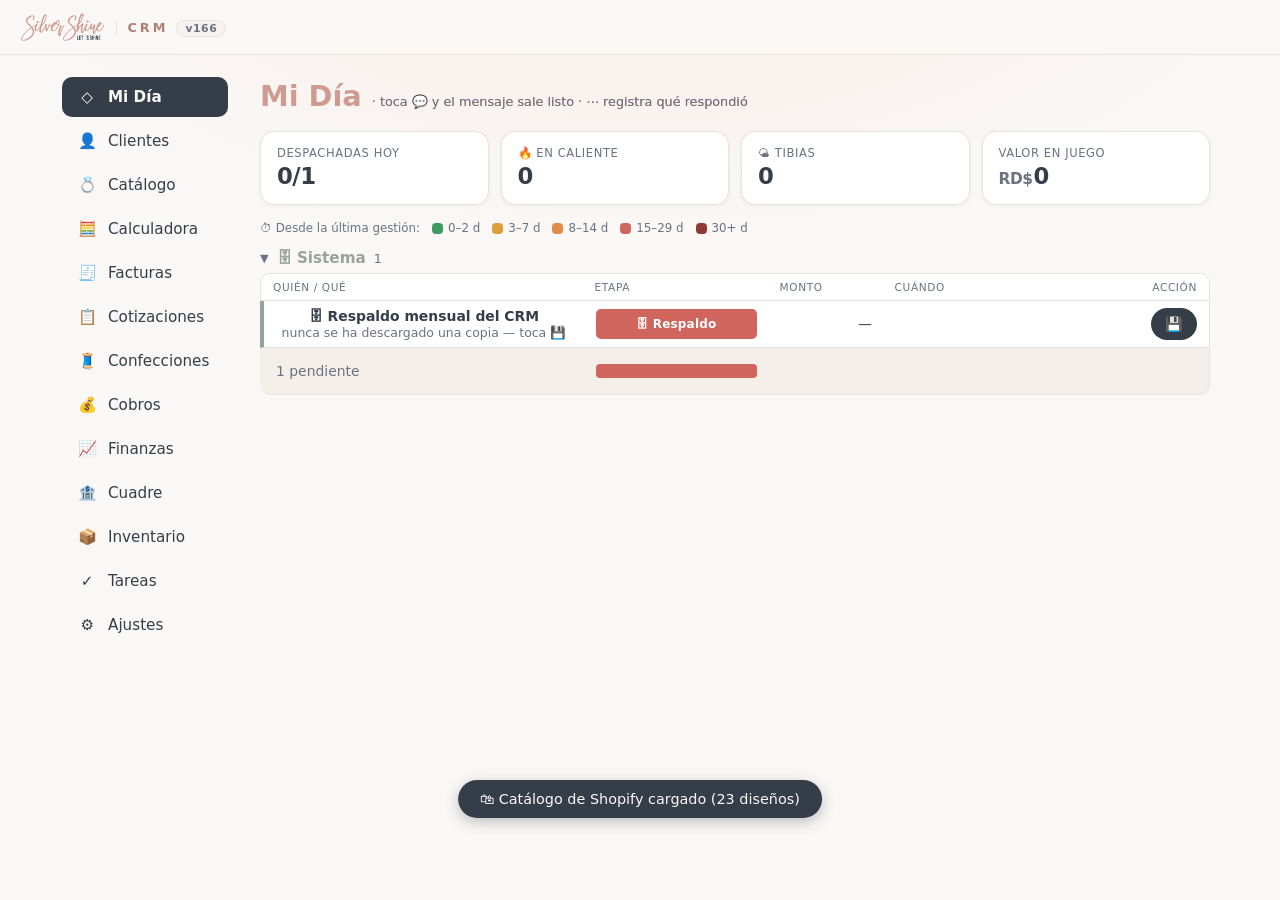
==== commit 9c19c7aa: "🔎 Filtros de existencia y talla en Inventario (?v=166): Jose pidio ver que piezas tienen fisico por " ====
--- a/CRM-SilverShine/index.html
+++ b/CRM-SilverShine/index.html
@@ -10,7 +10,7 @@
 <link rel="manifest" href="manifest.json">
 <link rel="icon" type="image/png" href="icon-192.png">
 <link rel="apple-touch-icon" href="icon-192.png">
-<link rel="stylesheet" href="css/app.css?v=165">
+<link rel="stylesheet" href="css/app.css?v=166">
 </head>
 <body>
 
@@ -311,7 +311,8 @@
       <div class="chips" id="invTabs" style="margin-bottom:10px"></div>
       <div class="stat-grid" id="invResumen"></div>
       <input type="search" id="buscarInv" class="search" placeholder="🔍 Buscar por nombre o código…">
-      <div class="chips" id="invMetales" style="margin:8px 0 12px"></div>
+      <div class="chips" id="invMetales" style="margin:8px 0 6px"></div>
+      <div class="chips" id="invTallas" style="margin:0 0 12px"></div>
       <div id="invCont" class="list"></div>
     </section>
 
@@ -465,25 +466,25 @@
 <div id="printArea"></div>
 
 <script src="js/jspdf.min.js"></script>
-<script src="js/pdf.js?v=165"></script>
-<script src="js/reportes.js?v=165"></script>
-<script src="js/db.js?v=165"></script>
-<script src="js/sync.js?v=165"></script>
-<script src="js/ui.js?v=165"></script>
-<script src="js/clientes.js?v=165"></script>
-<script src="js/catalogo.js?v=165"></script>
-<script src="js/calculadora.js?v=165"></script>
-<script src="js/facturas.js?v=165"></script>
-<script src="js/cotizaciones.js?v=165"></script>
-<script src="js/confecciones.js?v=165"></script>
-<script src="js/taller-rd.js?v=165"></script>
-<script src="js/usuarios.js?v=165"></script>
-<script src="js/cobros.js?v=165"></script>
-<script src="js/finanzas.js?v=165"></script>
-<script src="js/caja.js?v=165"></script>
-<script src="js/inventario.js?v=165"></script>
-<script src="js/tareas.js?v=165"></script>
-<script src="js/leads.js?v=165"></script>
-<script src="js/app.js?v=165"></script>
+<script src="js/pdf.js?v=166"></script>
+<script src="js/reportes.js?v=166"></script>
+<script src="js/db.js?v=166"></script>
+<script src="js/sync.js?v=166"></script>
+<script src="js/ui.js?v=166"></script>
+<script src="js/clientes.js?v=166"></script>
+<script src="js/catalogo.js?v=166"></script>
+<script src="js/calculadora.js?v=166"></script>
+<script src="js/facturas.js?v=166"></script>
+<script src="js/cotizaciones.js?v=166"></script>
+<script src="js/confecciones.js?v=166"></script>
+<script src="js/taller-rd.js?v=166"></script>
+<script src="js/usuarios.js?v=166"></script>
+<script src="js/cobros.js?v=166"></script>
+<script src="js/finanzas.js?v=166"></script>
+<script src="js/caja.js?v=166"></script>
+<script src="js/inventario.js?v=166"></script>
+<script src="js/tareas.js?v=166"></script>
+<script src="js/leads.js?v=166"></script>
+<script src="js/app.js?v=166"></script>
 </body>
 </html>
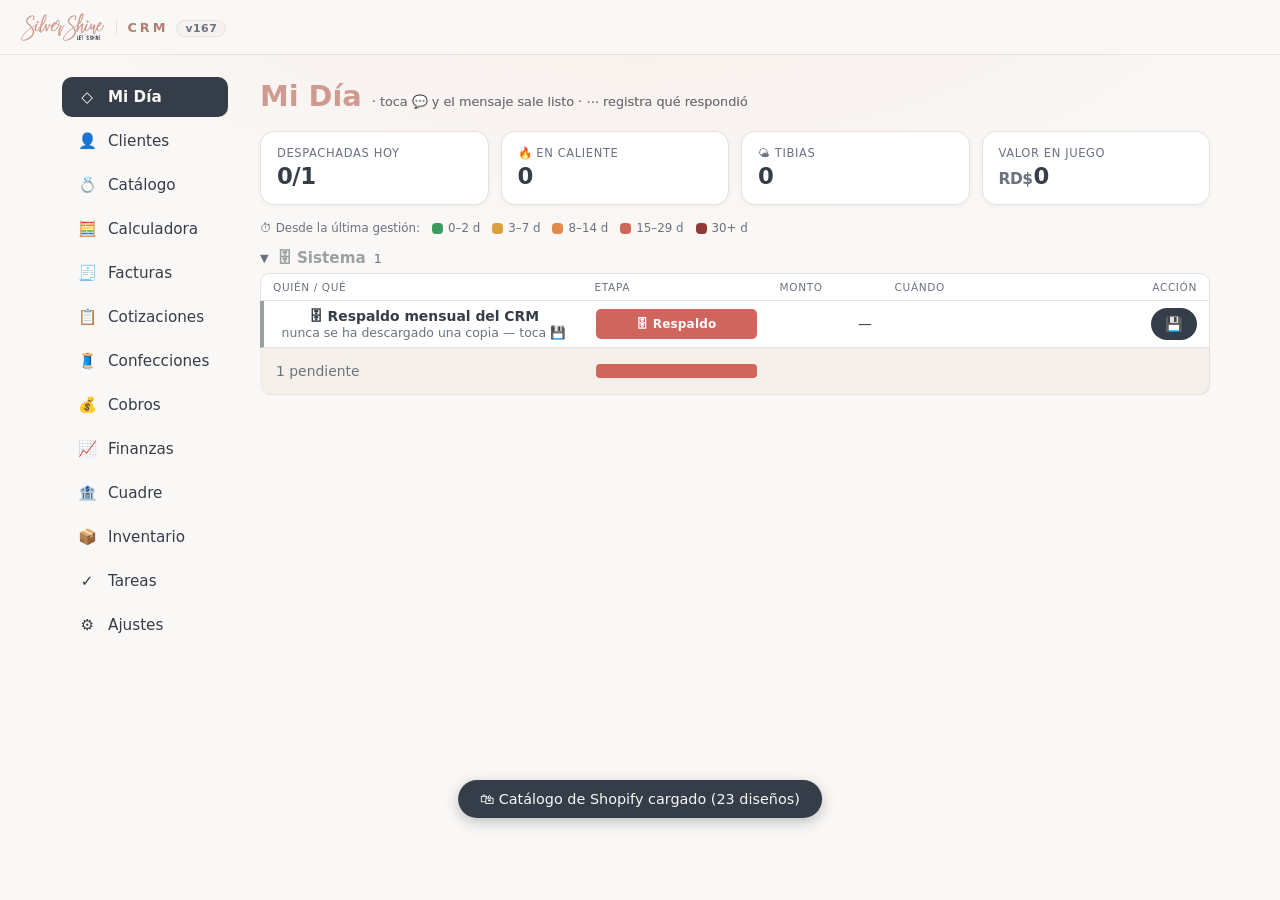
==== commit 62efeb1d: "🚫 Autorrelleno fuera de los buscadores (?v=167): Jose reporto que el buscador del inventario amaneci" ====
--- a/CRM-SilverShine/index.html
+++ b/CRM-SilverShine/index.html
@@ -10,7 +10,7 @@
 <link rel="manifest" href="manifest.json">
 <link rel="icon" type="image/png" href="icon-192.png">
 <link rel="apple-touch-icon" href="icon-192.png">
-<link rel="stylesheet" href="css/app.css?v=166">
+<link rel="stylesheet" href="css/app.css?v=167">
 </head>
 <body>
 
@@ -54,7 +54,7 @@
         <button class="btn-gold btn-sm" id="btnNuevoCliente">+ Nuevo cliente</button>
       </div>
       <div id="leadsClientes"></div>
-      <input type="search" id="buscarCliente" class="search" placeholder="Buscar por nombre o teléfono…">
+      <input type="search" id="buscarCliente" class="search" autocomplete="off" placeholder="Buscar por nombre o teléfono…">
       <div id="listaClientes" class="list"></div>
     </section>
 
@@ -65,7 +65,7 @@
         <button class="btn-gold btn-sm" id="btnNuevoProducto">+ Nuevo producto</button>
       </div>
       <div class="filter-row">
-        <input type="search" id="buscarProducto" class="search" placeholder="Buscar producto…">
+        <input type="search" id="buscarProducto" class="search" autocomplete="off" placeholder="Buscar producto…">
         <select id="filtroCategoria"><option value="">Todas las categorías</option></select>
       </div>
       <div id="listaProductos" class="prod-grid"></div>
@@ -188,7 +188,7 @@
       </div>
       <div class="stat-grid" id="factResumen"></div>
       <div class="filter-row">
-        <input type="search" id="buscarFactura" class="search" placeholder="Buscar por número o cliente…">
+        <input type="search" id="buscarFactura" class="search" autocomplete="off" placeholder="Buscar por número o cliente…">
         <select id="filtroEstadoFact">
           <option value="">Todas</option>
           <option value="pendiente">Pendientes</option>
@@ -206,7 +206,7 @@
       <div class="stat-grid" id="cotResumen"></div>
       <div id="cotConversion"></div>
       <div class="filter-row">
-        <input type="search" id="buscarCot" class="search" placeholder="Buscar por número o cliente…">
+        <input type="search" id="buscarCot" class="search" autocomplete="off" placeholder="Buscar por número o cliente…">
         <select id="filtroEstadoCot">
           <option value="">Activas</option>
           <option value="enviada">Enviadas</option>
@@ -310,7 +310,7 @@
       </div>
       <div class="chips" id="invTabs" style="margin-bottom:10px"></div>
       <div class="stat-grid" id="invResumen"></div>
-      <input type="search" id="buscarInv" class="search" placeholder="🔍 Buscar por nombre o código…">
+      <input type="search" id="buscarInv" class="search" autocomplete="off" placeholder="🔍 Buscar por nombre o código…">
       <div class="chips" id="invMetales" style="margin:8px 0 6px"></div>
       <div class="chips" id="invTallas" style="margin:0 0 12px"></div>
       <div id="invCont" class="list"></div>
@@ -466,25 +466,25 @@
 <div id="printArea"></div>
 
 <script src="js/jspdf.min.js"></script>
-<script src="js/pdf.js?v=166"></script>
-<script src="js/reportes.js?v=166"></script>
-<script src="js/db.js?v=166"></script>
-<script src="js/sync.js?v=166"></script>
-<script src="js/ui.js?v=166"></script>
-<script src="js/clientes.js?v=166"></script>
-<script src="js/catalogo.js?v=166"></script>
-<script src="js/calculadora.js?v=166"></script>
-<script src="js/facturas.js?v=166"></script>
-<script src="js/cotizaciones.js?v=166"></script>
-<script src="js/confecciones.js?v=166"></script>
-<script src="js/taller-rd.js?v=166"></script>
-<script src="js/usuarios.js?v=166"></script>
-<script src="js/cobros.js?v=166"></script>
-<script src="js/finanzas.js?v=166"></script>
-<script src="js/caja.js?v=166"></script>
-<script src="js/inventario.js?v=166"></script>
-<script src="js/tareas.js?v=166"></script>
-<script src="js/leads.js?v=166"></script>
-<script src="js/app.js?v=166"></script>
+<script src="js/pdf.js?v=167"></script>
+<script src="js/reportes.js?v=167"></script>
+<script src="js/db.js?v=167"></script>
+<script src="js/sync.js?v=167"></script>
+<script src="js/ui.js?v=167"></script>
+<script src="js/clientes.js?v=167"></script>
+<script src="js/catalogo.js?v=167"></script>
+<script src="js/calculadora.js?v=167"></script>
+<script src="js/facturas.js?v=167"></script>
+<script src="js/cotizaciones.js?v=167"></script>
+<script src="js/confecciones.js?v=167"></script>
+<script src="js/taller-rd.js?v=167"></script>
+<script src="js/usuarios.js?v=167"></script>
+<script src="js/cobros.js?v=167"></script>
+<script src="js/finanzas.js?v=167"></script>
+<script src="js/caja.js?v=167"></script>
+<script src="js/inventario.js?v=167"></script>
+<script src="js/tareas.js?v=167"></script>
+<script src="js/leads.js?v=167"></script>
+<script src="js/app.js?v=167"></script>
 </body>
 </html>
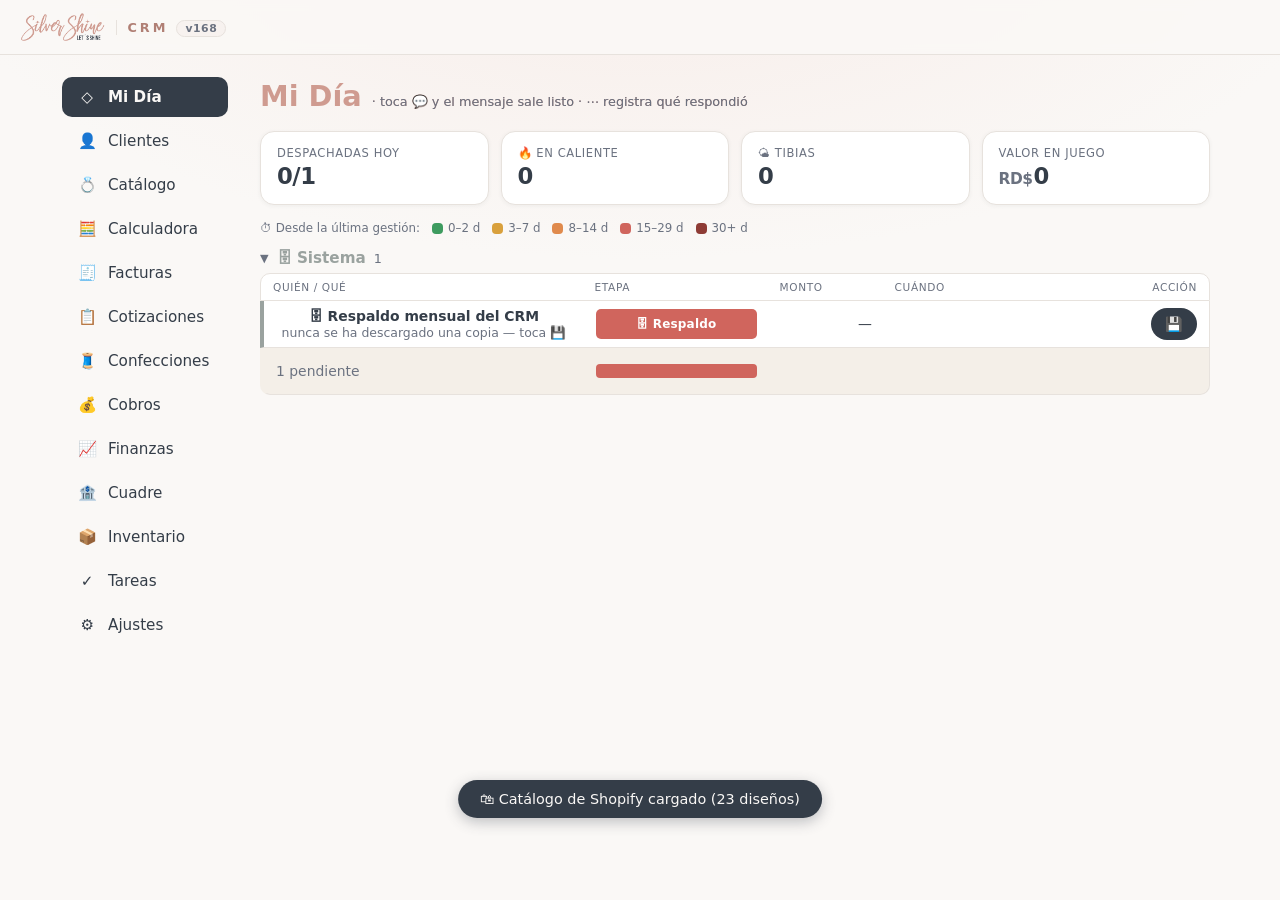
==== commit 310e72ea: "🛡 Guardian anti-autofill (?v=168): el correo seguia metiendose solo en el buscador del inventario pe" ====
--- a/CRM-SilverShine/index.html
+++ b/CRM-SilverShine/index.html
@@ -10,7 +10,7 @@
 <link rel="manifest" href="manifest.json">
 <link rel="icon" type="image/png" href="icon-192.png">
 <link rel="apple-touch-icon" href="icon-192.png">
-<link rel="stylesheet" href="css/app.css?v=167">
+<link rel="stylesheet" href="css/app.css?v=168">
 </head>
 <body>
 
@@ -54,7 +54,7 @@
         <button class="btn-gold btn-sm" id="btnNuevoCliente">+ Nuevo cliente</button>
       </div>
       <div id="leadsClientes"></div>
-      <input type="search" id="buscarCliente" class="search" autocomplete="off" placeholder="Buscar por nombre o teléfono…">
+      <input type="search" id="buscarCliente" name="f-cli" class="search" autocomplete="off" placeholder="Buscar por nombre o teléfono…">
       <div id="listaClientes" class="list"></div>
     </section>
 
@@ -65,7 +65,7 @@
         <button class="btn-gold btn-sm" id="btnNuevoProducto">+ Nuevo producto</button>
       </div>
       <div class="filter-row">
-        <input type="search" id="buscarProducto" class="search" autocomplete="off" placeholder="Buscar producto…">
+        <input type="search" id="buscarProducto" name="f-prod" class="search" autocomplete="off" placeholder="Buscar producto…">
         <select id="filtroCategoria"><option value="">Todas las categorías</option></select>
       </div>
       <div id="listaProductos" class="prod-grid"></div>
@@ -188,7 +188,7 @@
       </div>
       <div class="stat-grid" id="factResumen"></div>
       <div class="filter-row">
-        <input type="search" id="buscarFactura" class="search" autocomplete="off" placeholder="Buscar por número o cliente…">
+        <input type="search" id="buscarFactura" name="f-fac" class="search" autocomplete="off" placeholder="Buscar por número o cliente…">
         <select id="filtroEstadoFact">
           <option value="">Todas</option>
           <option value="pendiente">Pendientes</option>
@@ -206,7 +206,7 @@
       <div class="stat-grid" id="cotResumen"></div>
       <div id="cotConversion"></div>
       <div class="filter-row">
-        <input type="search" id="buscarCot" class="search" autocomplete="off" placeholder="Buscar por número o cliente…">
+        <input type="search" id="buscarCot" name="f-cot" class="search" autocomplete="off" placeholder="Buscar por número o cliente…">
         <select id="filtroEstadoCot">
           <option value="">Activas</option>
           <option value="enviada">Enviadas</option>
@@ -310,7 +310,7 @@
       </div>
       <div class="chips" id="invTabs" style="margin-bottom:10px"></div>
       <div class="stat-grid" id="invResumen"></div>
-      <input type="search" id="buscarInv" class="search" autocomplete="off" placeholder="🔍 Buscar por nombre o código…">
+      <input type="search" id="buscarInv" name="f-inv" class="search" autocomplete="off" placeholder="🔍 Buscar por pieza o código…">
       <div class="chips" id="invMetales" style="margin:8px 0 6px"></div>
       <div class="chips" id="invTallas" style="margin:0 0 12px"></div>
       <div id="invCont" class="list"></div>
@@ -466,25 +466,25 @@
 <div id="printArea"></div>
 
 <script src="js/jspdf.min.js"></script>
-<script src="js/pdf.js?v=167"></script>
-<script src="js/reportes.js?v=167"></script>
-<script src="js/db.js?v=167"></script>
-<script src="js/sync.js?v=167"></script>
-<script src="js/ui.js?v=167"></script>
-<script src="js/clientes.js?v=167"></script>
-<script src="js/catalogo.js?v=167"></script>
-<script src="js/calculadora.js?v=167"></script>
-<script src="js/facturas.js?v=167"></script>
-<script src="js/cotizaciones.js?v=167"></script>
-<script src="js/confecciones.js?v=167"></script>
-<script src="js/taller-rd.js?v=167"></script>
-<script src="js/usuarios.js?v=167"></script>
-<script src="js/cobros.js?v=167"></script>
-<script src="js/finanzas.js?v=167"></script>
-<script src="js/caja.js?v=167"></script>
-<script src="js/inventario.js?v=167"></script>
-<script src="js/tareas.js?v=167"></script>
-<script src="js/leads.js?v=167"></script>
-<script src="js/app.js?v=167"></script>
+<script src="js/pdf.js?v=168"></script>
+<script src="js/reportes.js?v=168"></script>
+<script src="js/db.js?v=168"></script>
+<script src="js/sync.js?v=168"></script>
+<script src="js/ui.js?v=168"></script>
+<script src="js/clientes.js?v=168"></script>
+<script src="js/catalogo.js?v=168"></script>
+<script src="js/calculadora.js?v=168"></script>
+<script src="js/facturas.js?v=168"></script>
+<script src="js/cotizaciones.js?v=168"></script>
+<script src="js/confecciones.js?v=168"></script>
+<script src="js/taller-rd.js?v=168"></script>
+<script src="js/usuarios.js?v=168"></script>
+<script src="js/cobros.js?v=168"></script>
+<script src="js/finanzas.js?v=168"></script>
+<script src="js/caja.js?v=168"></script>
+<script src="js/inventario.js?v=168"></script>
+<script src="js/tareas.js?v=168"></script>
+<script src="js/leads.js?v=168"></script>
+<script src="js/app.js?v=168"></script>
 </body>
 </html>
--- a/CRM-SilverShine/css/app.css
+++ b/CRM-SilverShine/css/app.css
@@ -703,3 +703,8 @@
 .sug-item:hover{background:#F6ECE8}
 .sug-form{display:flex;gap:7px;padding:9px 12px;align-items:center;flex-wrap:wrap;background:var(--panel)}
 .sug-form input{flex:1;min-width:120px;border:1px solid var(--border);border-radius:8px;padding:7px 10px;font-size:.86rem}
+
+/* detector de autofill: Chrome pinta :-webkit-autofill y esta animación
+   vacía avisa a app.js para limpiar el correo que mete solo (v168) */
+@keyframes sscrmAutofill { from { opacity: 1; } }
+input.search:-webkit-autofill { animation-name: sscrmAutofill; animation-duration: 0.001s; }
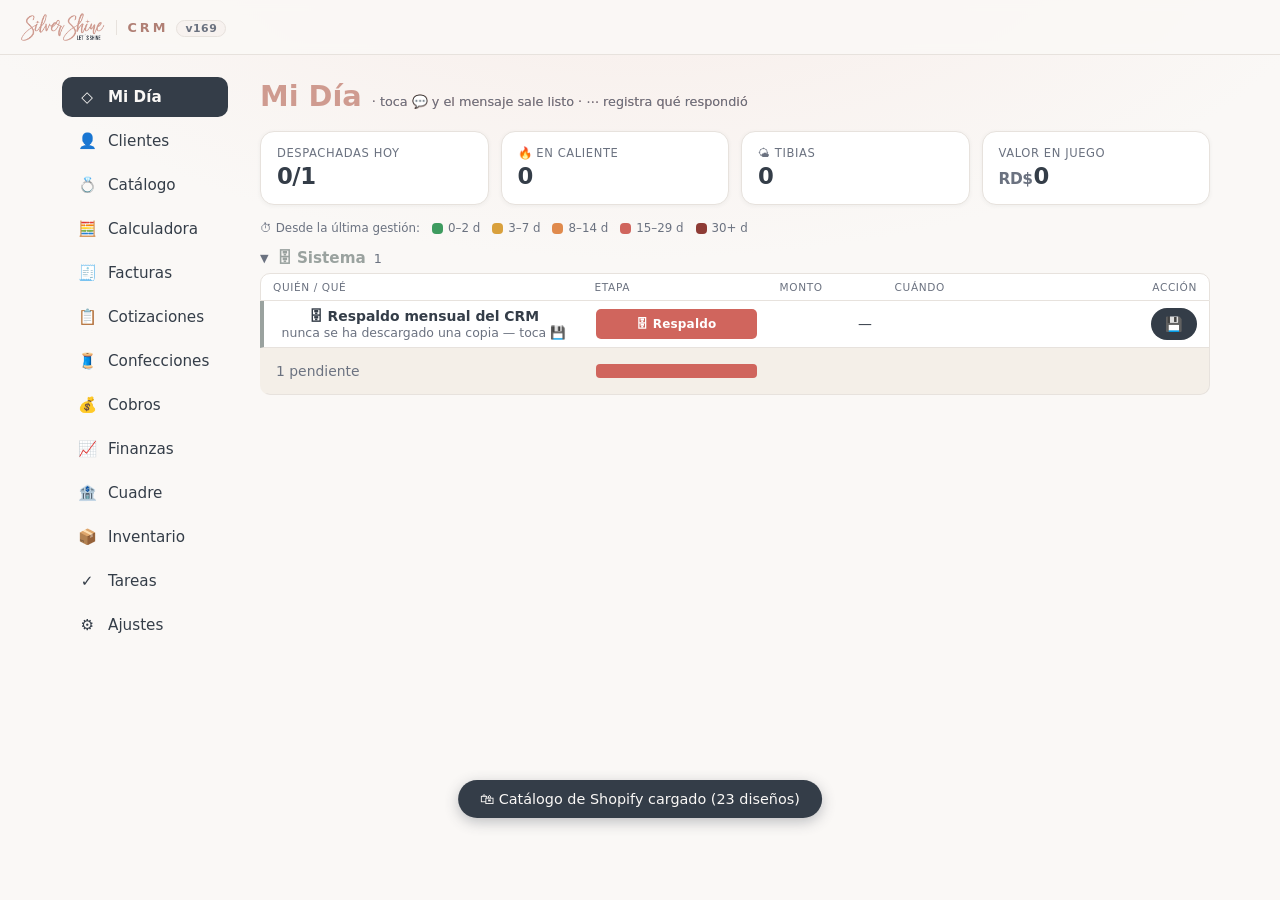
==== commit e6e54684: "🥇 Adios 'Oro solido' (?v=169): los fisicos caian todos ahi — regla nueva de Jose: oro sin kilates ex" ====
--- a/CRM-SilverShine/index.html
+++ b/CRM-SilverShine/index.html
@@ -10,7 +10,7 @@
 <link rel="manifest" href="manifest.json">
 <link rel="icon" type="image/png" href="icon-192.png">
 <link rel="apple-touch-icon" href="icon-192.png">
-<link rel="stylesheet" href="css/app.css?v=168">
+<link rel="stylesheet" href="css/app.css?v=169">
 </head>
 <body>
 
@@ -466,25 +466,25 @@
 <div id="printArea"></div>
 
 <script src="js/jspdf.min.js"></script>
-<script src="js/pdf.js?v=168"></script>
-<script src="js/reportes.js?v=168"></script>
-<script src="js/db.js?v=168"></script>
-<script src="js/sync.js?v=168"></script>
-<script src="js/ui.js?v=168"></script>
-<script src="js/clientes.js?v=168"></script>
-<script src="js/catalogo.js?v=168"></script>
-<script src="js/calculadora.js?v=168"></script>
-<script src="js/facturas.js?v=168"></script>
-<script src="js/cotizaciones.js?v=168"></script>
-<script src="js/confecciones.js?v=168"></script>
-<script src="js/taller-rd.js?v=168"></script>
-<script src="js/usuarios.js?v=168"></script>
-<script src="js/cobros.js?v=168"></script>
-<script src="js/finanzas.js?v=168"></script>
-<script src="js/caja.js?v=168"></script>
-<script src="js/inventario.js?v=168"></script>
-<script src="js/tareas.js?v=168"></script>
-<script src="js/leads.js?v=168"></script>
-<script src="js/app.js?v=168"></script>
+<script src="js/pdf.js?v=169"></script>
+<script src="js/reportes.js?v=169"></script>
+<script src="js/db.js?v=169"></script>
+<script src="js/sync.js?v=169"></script>
+<script src="js/ui.js?v=169"></script>
+<script src="js/clientes.js?v=169"></script>
+<script src="js/catalogo.js?v=169"></script>
+<script src="js/calculadora.js?v=169"></script>
+<script src="js/facturas.js?v=169"></script>
+<script src="js/cotizaciones.js?v=169"></script>
+<script src="js/confecciones.js?v=169"></script>
+<script src="js/taller-rd.js?v=169"></script>
+<script src="js/usuarios.js?v=169"></script>
+<script src="js/cobros.js?v=169"></script>
+<script src="js/finanzas.js?v=169"></script>
+<script src="js/caja.js?v=169"></script>
+<script src="js/inventario.js?v=169"></script>
+<script src="js/tareas.js?v=169"></script>
+<script src="js/leads.js?v=169"></script>
+<script src="js/app.js?v=169"></script>
 </body>
 </html>
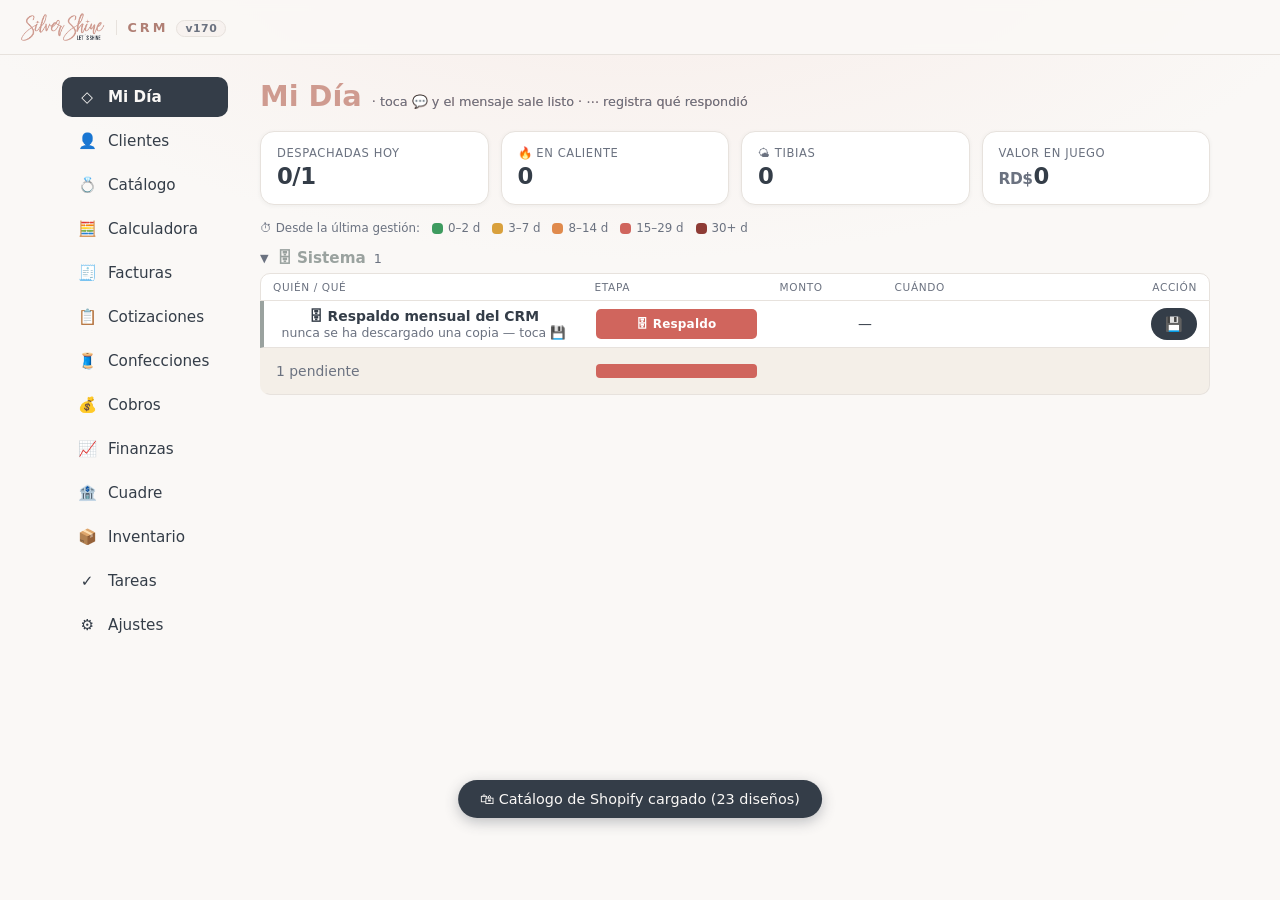
==== commit daaa4e06: "♻️ migrarOroSolido auto-reparable (?v=170): tras mover todo a 14K/10K, 16 fichas reaparecieron en 'o" ====
--- a/CRM-SilverShine/index.html
+++ b/CRM-SilverShine/index.html
@@ -10,7 +10,7 @@
 <link rel="manifest" href="manifest.json">
 <link rel="icon" type="image/png" href="icon-192.png">
 <link rel="apple-touch-icon" href="icon-192.png">
-<link rel="stylesheet" href="css/app.css?v=169">
+<link rel="stylesheet" href="css/app.css?v=170">
 </head>
 <body>
 
@@ -466,25 +466,25 @@
 <div id="printArea"></div>
 
 <script src="js/jspdf.min.js"></script>
-<script src="js/pdf.js?v=169"></script>
-<script src="js/reportes.js?v=169"></script>
-<script src="js/db.js?v=169"></script>
-<script src="js/sync.js?v=169"></script>
-<script src="js/ui.js?v=169"></script>
-<script src="js/clientes.js?v=169"></script>
-<script src="js/catalogo.js?v=169"></script>
-<script src="js/calculadora.js?v=169"></script>
-<script src="js/facturas.js?v=169"></script>
-<script src="js/cotizaciones.js?v=169"></script>
-<script src="js/confecciones.js?v=169"></script>
-<script src="js/taller-rd.js?v=169"></script>
-<script src="js/usuarios.js?v=169"></script>
-<script src="js/cobros.js?v=169"></script>
-<script src="js/finanzas.js?v=169"></script>
-<script src="js/caja.js?v=169"></script>
-<script src="js/inventario.js?v=169"></script>
-<script src="js/tareas.js?v=169"></script>
-<script src="js/leads.js?v=169"></script>
-<script src="js/app.js?v=169"></script>
+<script src="js/pdf.js?v=170"></script>
+<script src="js/reportes.js?v=170"></script>
+<script src="js/db.js?v=170"></script>
+<script src="js/sync.js?v=170"></script>
+<script src="js/ui.js?v=170"></script>
+<script src="js/clientes.js?v=170"></script>
+<script src="js/catalogo.js?v=170"></script>
+<script src="js/calculadora.js?v=170"></script>
+<script src="js/facturas.js?v=170"></script>
+<script src="js/cotizaciones.js?v=170"></script>
+<script src="js/confecciones.js?v=170"></script>
+<script src="js/taller-rd.js?v=170"></script>
+<script src="js/usuarios.js?v=170"></script>
+<script src="js/cobros.js?v=170"></script>
+<script src="js/finanzas.js?v=170"></script>
+<script src="js/caja.js?v=170"></script>
+<script src="js/inventario.js?v=170"></script>
+<script src="js/tareas.js?v=170"></script>
+<script src="js/leads.js?v=170"></script>
+<script src="js/app.js?v=170"></script>
 </body>
 </html>
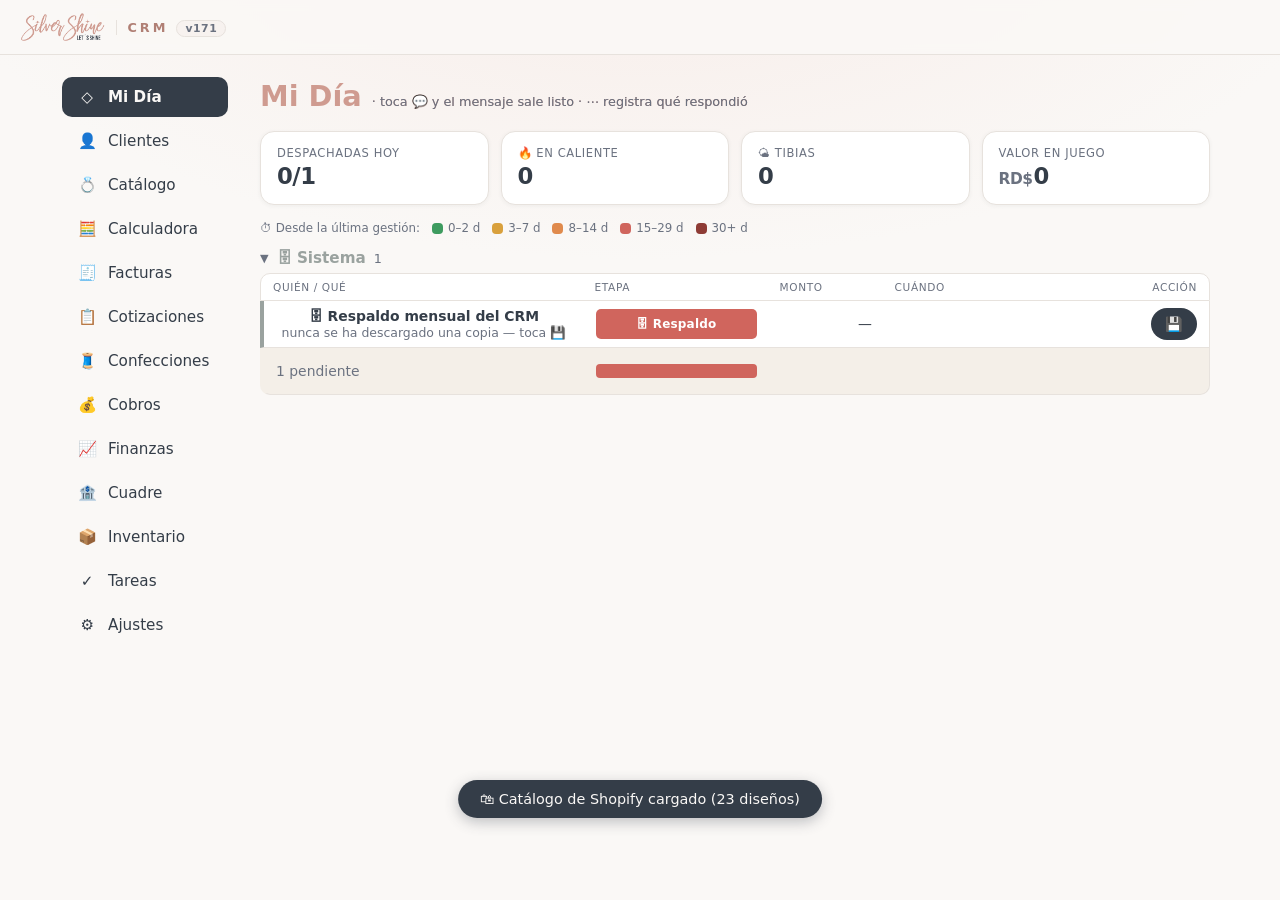
==== commit e6b7f190: "👁 Nada se esconde en silencio en Inventario (?v=171): Jose creo la ficha 'piedra pera 3ct' (oro 14K," ====
--- a/CRM-SilverShine/index.html
+++ b/CRM-SilverShine/index.html
@@ -10,7 +10,7 @@
 <link rel="manifest" href="manifest.json">
 <link rel="icon" type="image/png" href="icon-192.png">
 <link rel="apple-touch-icon" href="icon-192.png">
-<link rel="stylesheet" href="css/app.css?v=170">
+<link rel="stylesheet" href="css/app.css?v=171">
 </head>
 <body>
 
@@ -466,25 +466,25 @@
 <div id="printArea"></div>
 
 <script src="js/jspdf.min.js"></script>
-<script src="js/pdf.js?v=170"></script>
-<script src="js/reportes.js?v=170"></script>
-<script src="js/db.js?v=170"></script>
-<script src="js/sync.js?v=170"></script>
-<script src="js/ui.js?v=170"></script>
-<script src="js/clientes.js?v=170"></script>
-<script src="js/catalogo.js?v=170"></script>
-<script src="js/calculadora.js?v=170"></script>
-<script src="js/facturas.js?v=170"></script>
-<script src="js/cotizaciones.js?v=170"></script>
-<script src="js/confecciones.js?v=170"></script>
-<script src="js/taller-rd.js?v=170"></script>
-<script src="js/usuarios.js?v=170"></script>
-<script src="js/cobros.js?v=170"></script>
-<script src="js/finanzas.js?v=170"></script>
-<script src="js/caja.js?v=170"></script>
-<script src="js/inventario.js?v=170"></script>
-<script src="js/tareas.js?v=170"></script>
-<script src="js/leads.js?v=170"></script>
-<script src="js/app.js?v=170"></script>
+<script src="js/pdf.js?v=171"></script>
+<script src="js/reportes.js?v=171"></script>
+<script src="js/db.js?v=171"></script>
+<script src="js/sync.js?v=171"></script>
+<script src="js/ui.js?v=171"></script>
+<script src="js/clientes.js?v=171"></script>
+<script src="js/catalogo.js?v=171"></script>
+<script src="js/calculadora.js?v=171"></script>
+<script src="js/facturas.js?v=171"></script>
+<script src="js/cotizaciones.js?v=171"></script>
+<script src="js/confecciones.js?v=171"></script>
+<script src="js/taller-rd.js?v=171"></script>
+<script src="js/usuarios.js?v=171"></script>
+<script src="js/cobros.js?v=171"></script>
+<script src="js/finanzas.js?v=171"></script>
+<script src="js/caja.js?v=171"></script>
+<script src="js/inventario.js?v=171"></script>
+<script src="js/tareas.js?v=171"></script>
+<script src="js/leads.js?v=171"></script>
+<script src="js/app.js?v=171"></script>
 </body>
 </html>
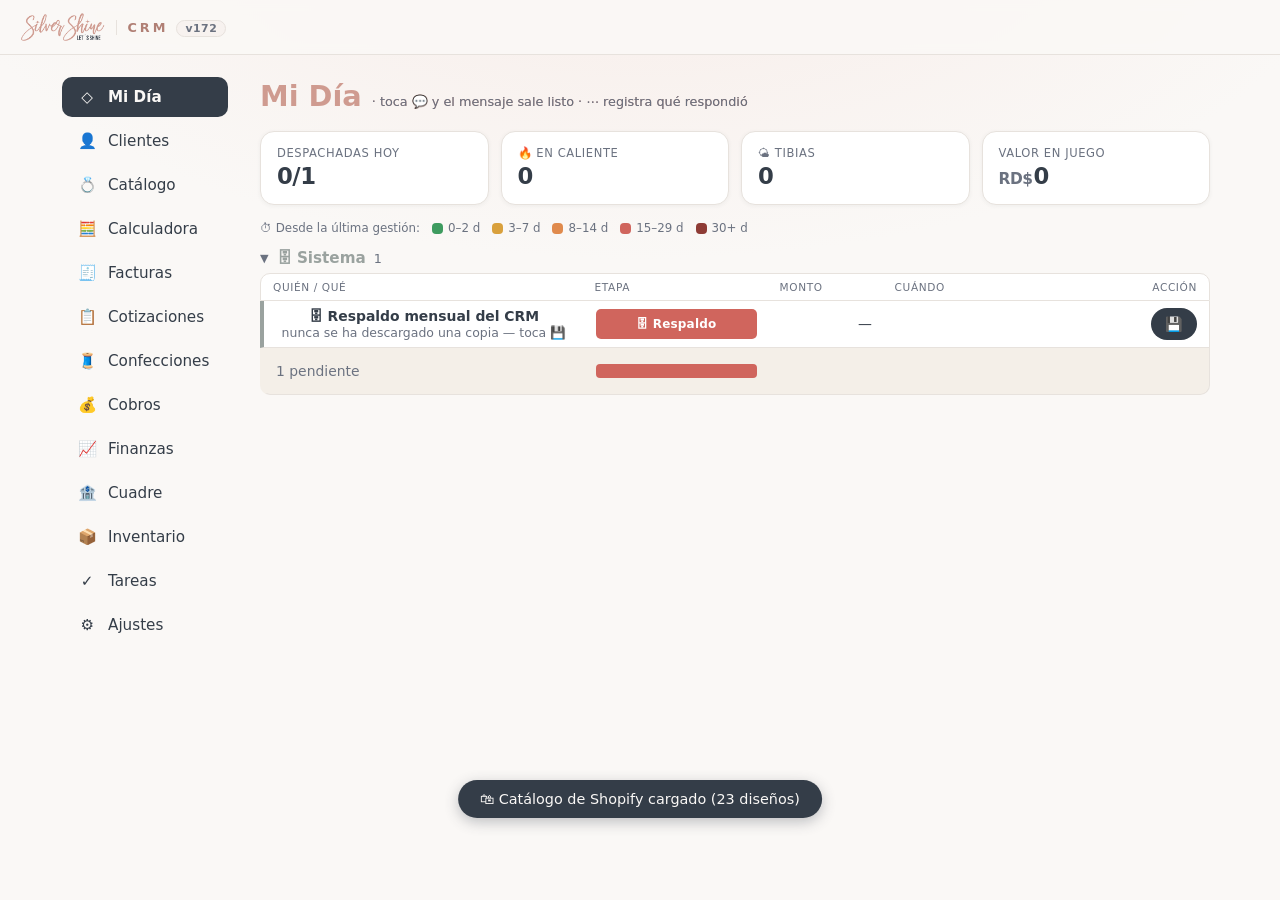
==== commit d9a5369a: "💲 Costo visible en cada fila del inventario (?v=172): pedido de Jose — el sub de cada ficha ahora di" ====
--- a/CRM-SilverShine/index.html
+++ b/CRM-SilverShine/index.html
@@ -10,7 +10,7 @@
 <link rel="manifest" href="manifest.json">
 <link rel="icon" type="image/png" href="icon-192.png">
 <link rel="apple-touch-icon" href="icon-192.png">
-<link rel="stylesheet" href="css/app.css?v=171">
+<link rel="stylesheet" href="css/app.css?v=172">
 </head>
 <body>
 
@@ -466,25 +466,25 @@
 <div id="printArea"></div>
 
 <script src="js/jspdf.min.js"></script>
-<script src="js/pdf.js?v=171"></script>
-<script src="js/reportes.js?v=171"></script>
-<script src="js/db.js?v=171"></script>
-<script src="js/sync.js?v=171"></script>
-<script src="js/ui.js?v=171"></script>
-<script src="js/clientes.js?v=171"></script>
-<script src="js/catalogo.js?v=171"></script>
-<script src="js/calculadora.js?v=171"></script>
-<script src="js/facturas.js?v=171"></script>
-<script src="js/cotizaciones.js?v=171"></script>
-<script src="js/confecciones.js?v=171"></script>
-<script src="js/taller-rd.js?v=171"></script>
-<script src="js/usuarios.js?v=171"></script>
-<script src="js/cobros.js?v=171"></script>
-<script src="js/finanzas.js?v=171"></script>
-<script src="js/caja.js?v=171"></script>
-<script src="js/inventario.js?v=171"></script>
-<script src="js/tareas.js?v=171"></script>
-<script src="js/leads.js?v=171"></script>
-<script src="js/app.js?v=171"></script>
+<script src="js/pdf.js?v=172"></script>
+<script src="js/reportes.js?v=172"></script>
+<script src="js/db.js?v=172"></script>
+<script src="js/sync.js?v=172"></script>
+<script src="js/ui.js?v=172"></script>
+<script src="js/clientes.js?v=172"></script>
+<script src="js/catalogo.js?v=172"></script>
+<script src="js/calculadora.js?v=172"></script>
+<script src="js/facturas.js?v=172"></script>
+<script src="js/cotizaciones.js?v=172"></script>
+<script src="js/confecciones.js?v=172"></script>
+<script src="js/taller-rd.js?v=172"></script>
+<script src="js/usuarios.js?v=172"></script>
+<script src="js/cobros.js?v=172"></script>
+<script src="js/finanzas.js?v=172"></script>
+<script src="js/caja.js?v=172"></script>
+<script src="js/inventario.js?v=172"></script>
+<script src="js/tareas.js?v=172"></script>
+<script src="js/leads.js?v=172"></script>
+<script src="js/app.js?v=172"></script>
 </body>
 </html>
